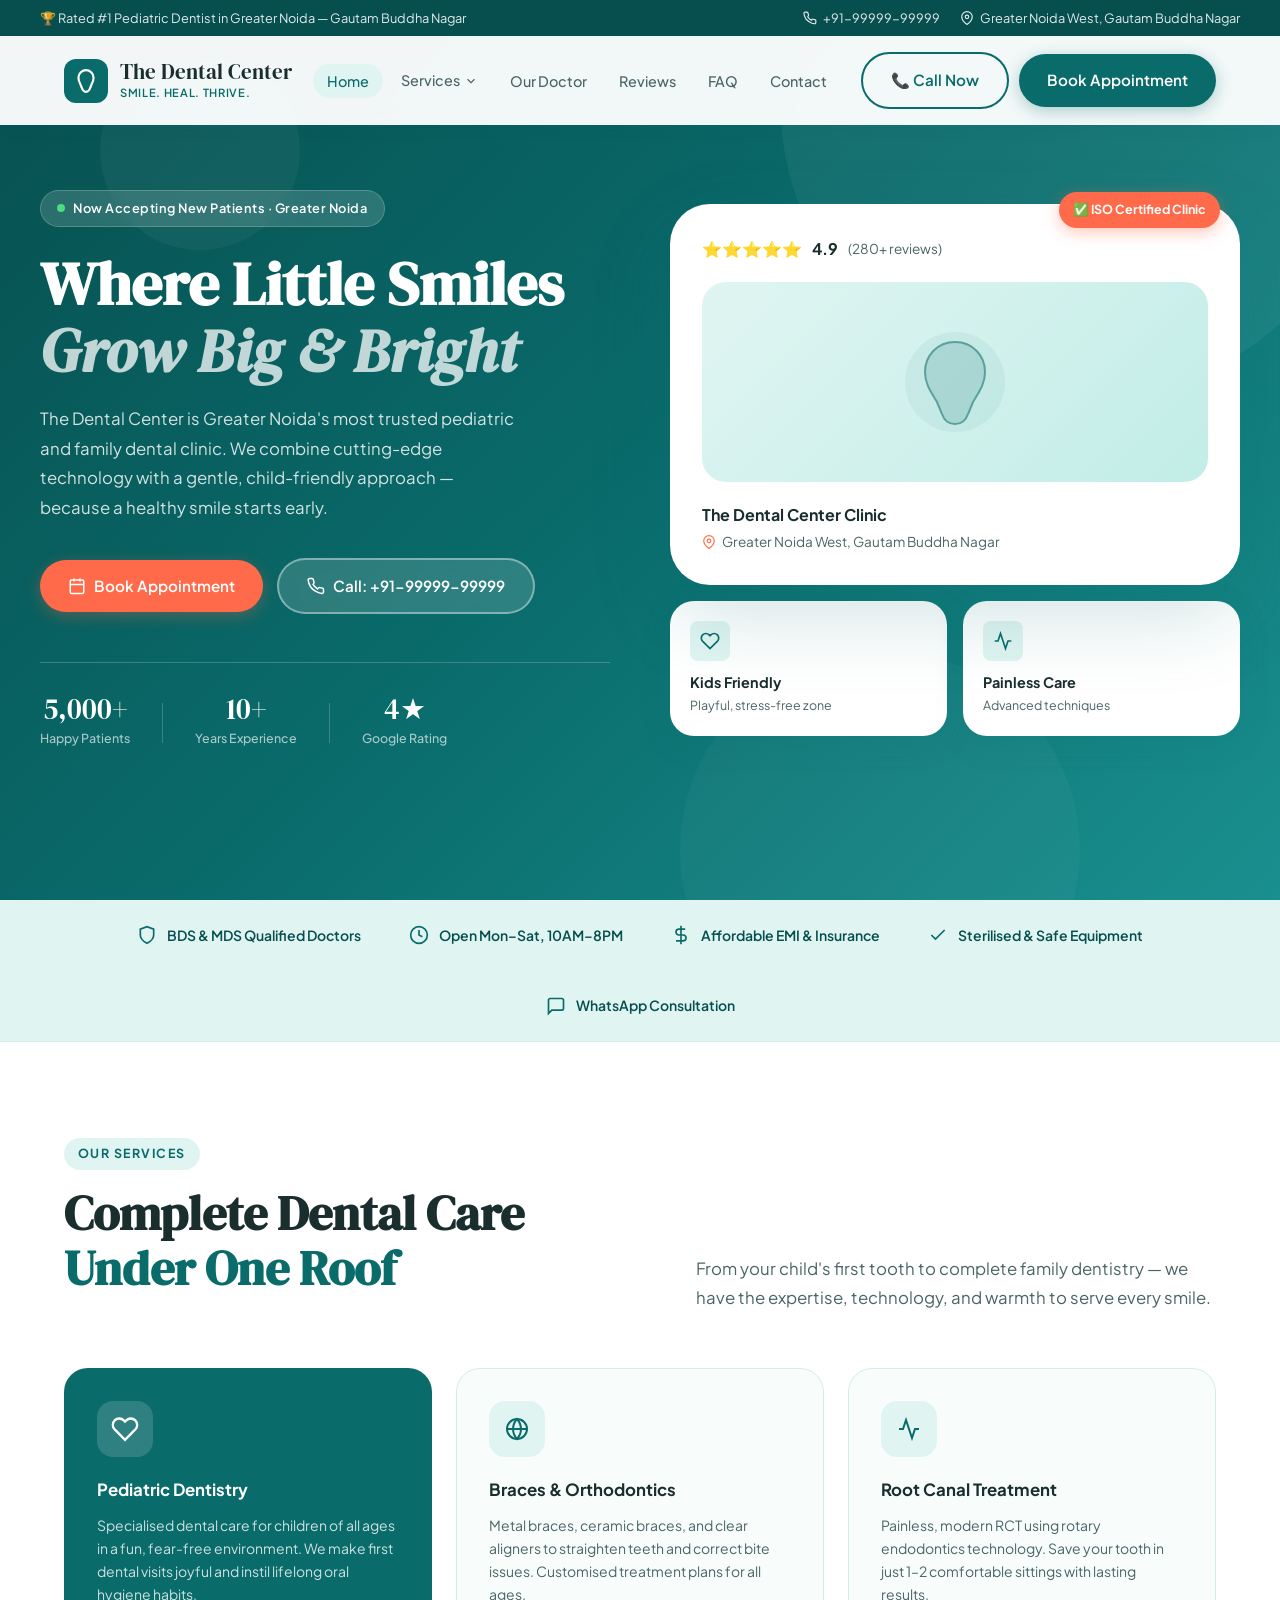
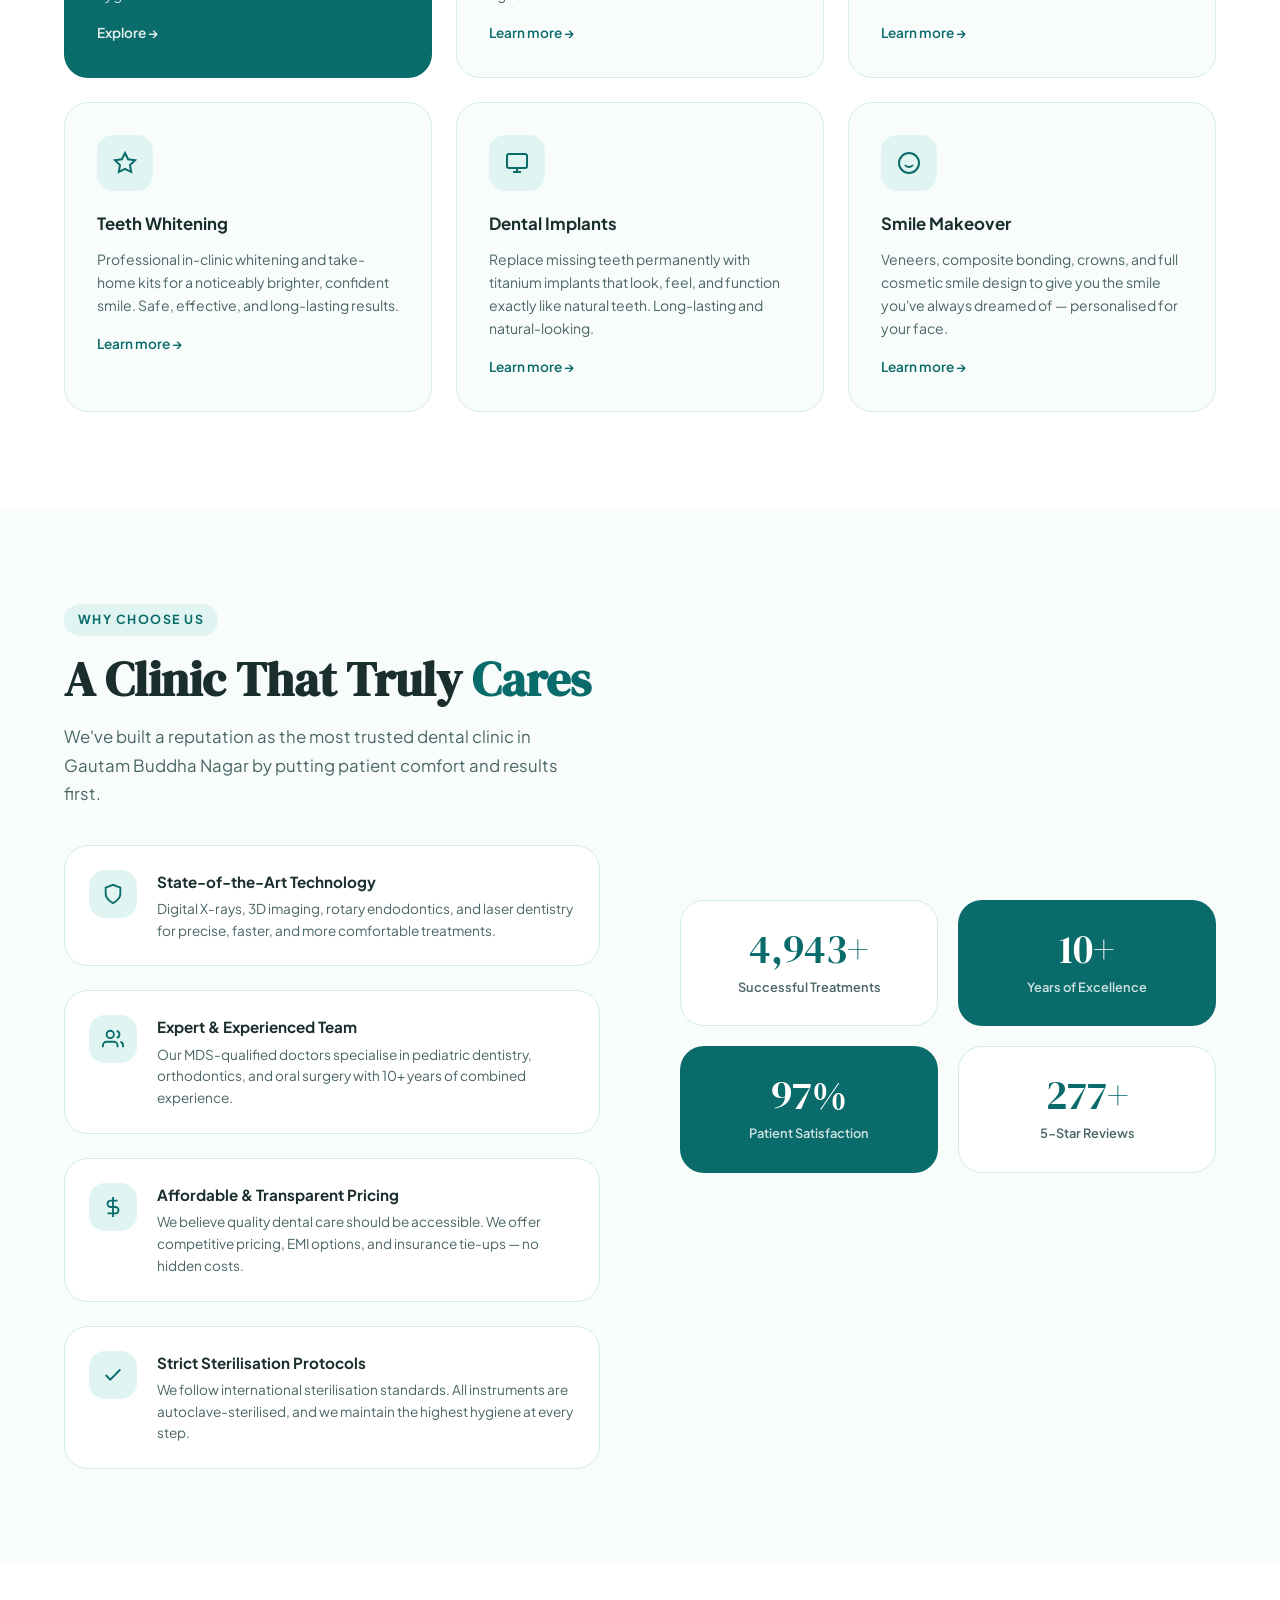
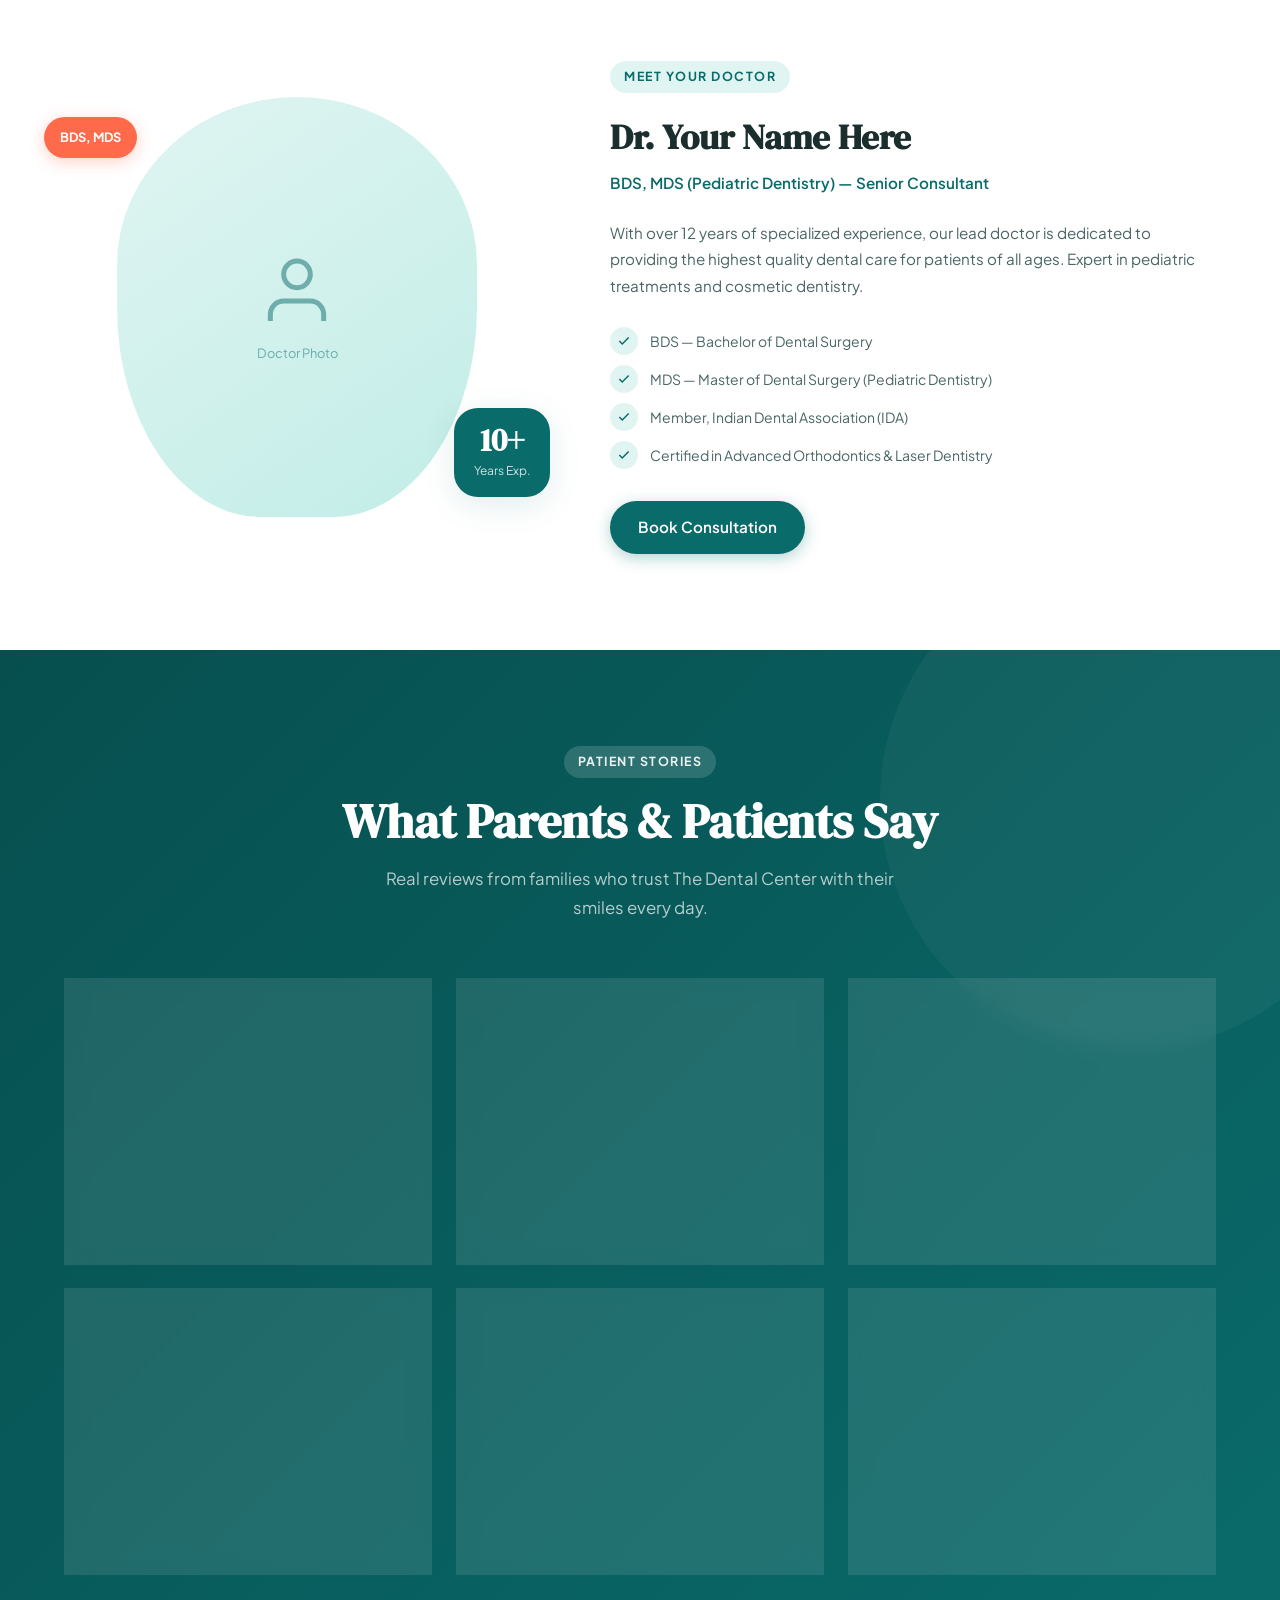
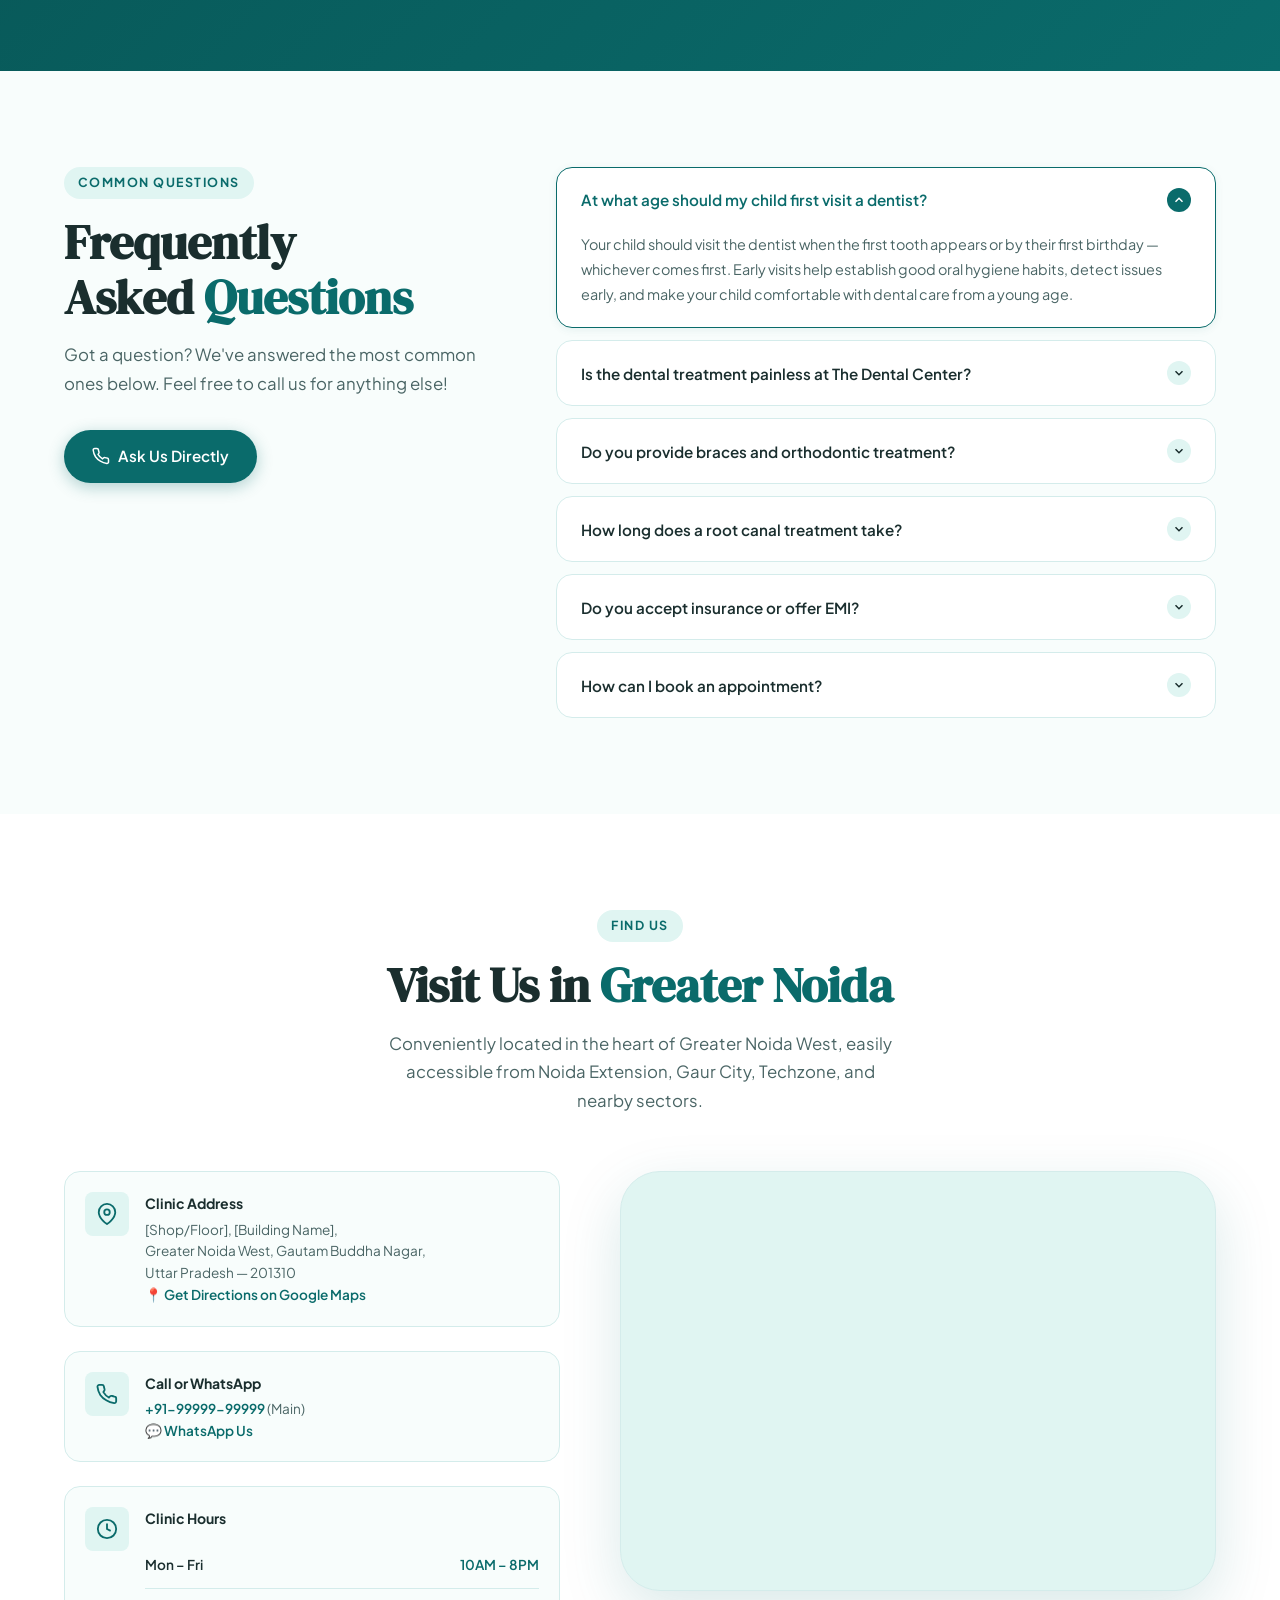
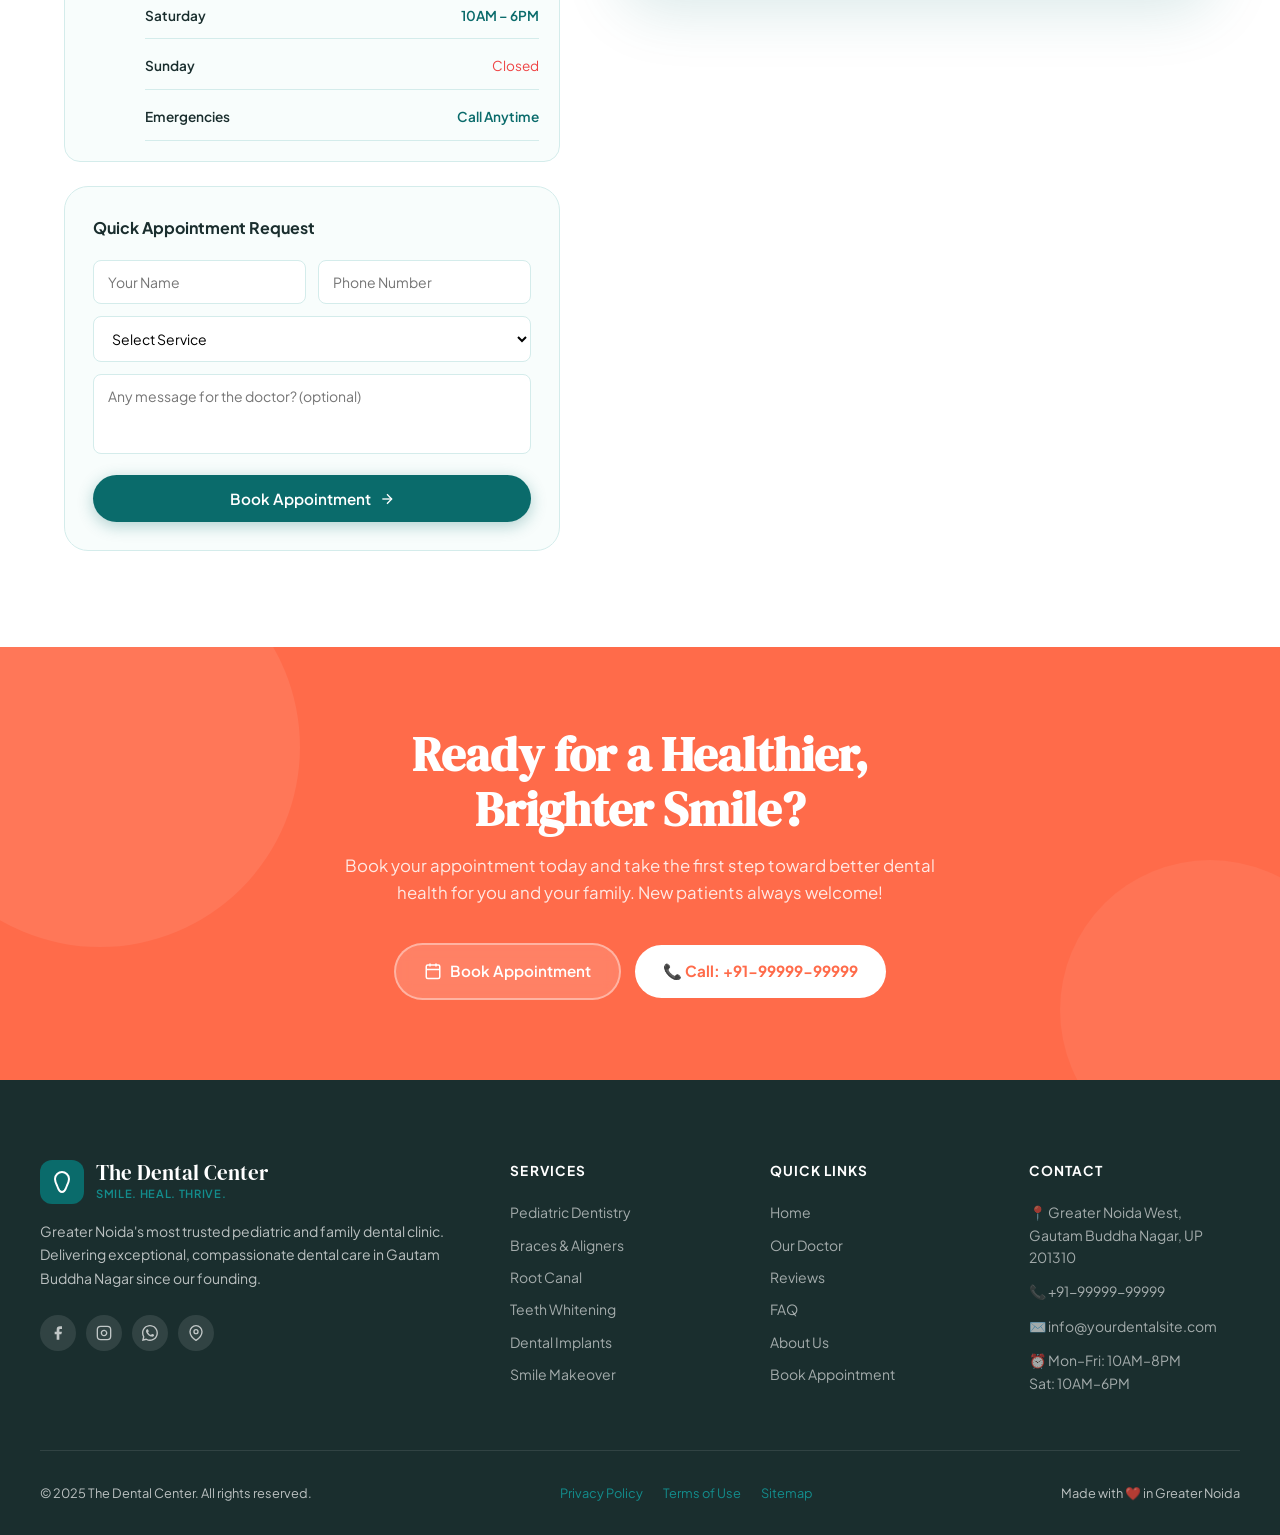
==== index.html @ 5ec2b20f "Initial commit - Independent Dental Clinic Template" ====
<!DOCTYPE html>
<html lang="en">
<head>
  <!-- ═══════════════════════════════════════════════════
       THE DENTAL CENTER — Main Landing Page
       Location: Greater Noida West, India
       ═══════════════════════════════════════════════════ -->

  <meta charset="UTF-8" />
  <meta name="viewport" content="width=device-width, initial-scale=1.0" />

  <!-- ─── Primary SEO Meta Tags ─── -->
  <title>The Dental Center | Best Pediatric & Family Dentist in Greater Noida</title>
  <meta name="description" content="Providing world-class pediatric and family dentistry in Greater Noida West. Experience painless treatments, modern technology, and a friendly environment at The Dental Center." />
  <meta name="keywords" content="pediatric dentist Greater Noida, best dentist Gautam Buddha Nagar, kids dentist Greater Noida, dental clinic Greater Noida West, root canal Greater Noida, teeth whitening Greater Noida, braces Greater Noida" />
  <meta name="author" content="The Dental Center" />
  <meta name="robots" content="index, follow, max-image-preview:large, max-snippet:-1, max-video-preview:-1" />
  <link rel="canonical" href="https://yourdentalsite.com/" />

  <!-- ─── Open Graph / Social Media ─── -->
  <meta property="og:type" content="website" />
  <meta property="og:url" content="https://yourdentalsite.com/" />
  <meta property="og:title" content="The Dental Center | Best Pediatric & Family Dentist in Greater Noida" />
  <meta property="og:description" content="Trusted dental care for children and families in Greater Noida. Painless, modern dentistry with a smile. Book an appointment today!" />
  <meta property="og:image" content="https://yourdentalsite.com/og-image.jpg" />
  <meta property="og:locale" content="en_IN" />
  <meta property="og:site_name" content="The Dental Center" />

  <!-- ─── Twitter Card ─── -->
  <meta name="twitter:card" content="summary_large_image" />
  <meta name="twitter:title" content="The Dental Center | Best Pediatric Dentist in Greater Noida" />
  <meta name="twitter:description" content="Trusted dental care for children and families in Greater Noida, Gautam Buddha Nagar." />
  <meta name="twitter:image" content="https://yourdentalsite.com/og-image.jpg" />

  <!-- ─── Geo Meta Tags (Local SEO) ─── -->
  <meta name="geo.region" content="IN-UP" />
  <meta name="geo.placename" content="Greater Noida, Gautam Buddha Nagar" />
  <meta name="geo.position" content="28.4744;77.5040" />
  <meta name="ICBM" content="28.4744, 77.5040" />

  <!-- ─── Favicons ─── -->
  <link rel="icon" type="image/svg+xml" href="favicon.svg" />
  <link rel="apple-touch-icon" href="apple-touch-icon.png" />
  <meta name="theme-color" content="#0A6B6B" />

  <!-- ─── Preconnect for Performance ─── -->
  <link rel="preconnect" href="https://fonts.googleapis.com" />
  <link rel="preconnect" href="https://fonts.gstatic.com" crossorigin />

  <!-- ─── Google Fonts ─── -->
  <link href="https://fonts.googleapis.com/css2?family=DM+Serif+Display:ital@0;1&family=Plus+Jakarta+Sans:wght@300;400;500;600;700;800&display=swap" rel="stylesheet" />

  <!-- ─── Stylesheet ─── -->
  <link rel="stylesheet" href="style.css" />

  <!-- ─── Structured Data: LocalBusiness + Dentist ─── -->
  <script type="application/ld+json">
  {
    "@context": "https://schema.org",
    "@type": ["Dentist", "MedicalBusiness", "LocalBusiness"],
    "@id": "https://yourdentalsite.com/#dentist",
    "name": "The Dental Center",
    "alternateName": "The Dental Center",
    "description": "The Dental Center is a leading pediatric and family dental clinic in Greater Noida, offering painless dentistry, pediatric dental care, orthodontics, root canals, teeth whitening, and more.",
    "url": "https://yourdentalsite.com",
    "logo": "https://yourdentalsite.com/apple-touch-icon.png",
    "image": "https://yourdentalsite.com/og-image.jpg",
    "telephone": "+91-XXXXXXXXXX",
    "email": "info@yourdentalsite.com",
    "address": {
      "@type": "PostalAddress",
      "streetAddress": "Greater Noida West",
      "addressLocality": "Greater Noida",
      "addressRegion": "Uttar Pradesh",
      "postalCode": "201310",
      "addressCountry": "IN"
    },
    "geo": {
      "@type": "GeoCoordinates",
      "latitude": 28.4744,
      "longitude": 77.5040
    },
    "openingHoursSpecification": [
      {
        "@type": "OpeningHoursSpecification",
        "dayOfWeek": ["Monday","Tuesday","Wednesday","Thursday","Friday"],
        "opens": "10:00",
        "closes": "20:00"
      },
      {
        "@type": "OpeningHoursSpecification",
        "dayOfWeek": "Saturday",
        "opens": "10:00",
        "closes": "18:00"
      }
    ],
    "priceRange": "₹₹",
    "currenciesAccepted": "INR",
    "paymentAccepted": "Cash, Credit Card, Debit Card, UPI",
    "medicalSpecialty": ["Pediatric Dentistry", "Orthodontics", "General Dentistry"],
    "hasMap": "https://maps.google.com/?q=The+Dental+Center+Greater+Noida",
    "aggregateRating": {
      "@type": "AggregateRating",
      "ratingValue": "4.9",
      "reviewCount": "280",
      "bestRating": "5"
    },
    "sameAs": [
      "https://www.facebook.com/yourdentalsite",
      "https://www.instagram.com/yourdentalsite"
    ]
  }
  </script>

  <!-- ─── Structured Data: FAQ ─── -->
  <script type="application/ld+json">
  {
    "@context": "https://schema.org",
    "@type": "FAQPage",
    "mainEntity": [
      {
        "@type": "Question",
        "name": "At what age should my child first visit a dentist?",
        "acceptedAnswer": {
          "@type": "Answer",
          "text": "Your child should visit the dentist when the first tooth appears or by their first birthday — whichever comes first. Early visits help establish good oral hygiene habits and prevent future dental problems."
        }
      },
      {
        "@type": "Question",
        "name": "Is the dental treatment painless at The Dental Center?",
        "acceptedAnswer": {
          "@type": "Answer",
          "text": "Yes. We use the latest pain-free dentistry techniques including topical anesthesia, gentle injection methods, and advanced equipment to ensure virtually pain-free treatments for both children and adults."
        }
      },
      {
        "@type": "Question",
        "name": "Do you provide braces and orthodontic treatment?",
        "acceptedAnswer": {
          "@type": "Answer",
          "text": "Absolutely. We offer traditional metal braces, ceramic braces, and clear aligners (Invisalign-style). Our orthodontist will recommend the best option based on your dental needs and lifestyle."
        }
      },
      {
        "@type": "Question",
        "name": "How long does a root canal treatment take?",
        "acceptedAnswer": {
          "@type": "Answer",
          "text": "Modern root canal treatment at our clinic typically takes 1–2 appointments of 45–90 minutes each, depending on the complexity. We use rotary endodontic equipment to make the procedure fast and comfortable."
        }
      },
      {
        "@type": "Question",
        "name": "How can I book an appointment at The Dental Center?",
        "acceptedAnswer": {
          "@type": "Answer",
          "text": "You can book an appointment by calling us, sending a WhatsApp message, using the online booking form on our website, or walking in during clinic hours."
        }
      }
    ]
  }
  </script>

  <!-- ─── Structured Data: BreadcrumbList ─── -->
  <script type="application/ld+json">
  {
    "@context": "https://schema.org",
    "@type": "BreadcrumbList",
    "itemListElement": [
      {
        "@type": "ListItem",
        "position": 1,
        "name": "Home",
        "item": "https://yourdentalsite.com"
      },
      {
        "@type": "ListItem",
        "position": 2,
        "name": "Pediatric Dentist in Gautam Buddha Nagar",
        "item": "https://yourdentalsite.com/pediatric-dentist-location-gautam-buddha-nagar"
      }
    ]
  }
  </script>
</head>

<body>

  <!-- ═══════════════ HEADER / NAVIGATION ═══════════════ -->
  <header id="header" role="banner">

    <!-- Top Info Bar -->
    <div class="nav-top-bar">
      <div class="nav-top-inner">
        <span>🏆 Rated #1 Pediatric Dentist in Greater Noida — Gautam Buddha Nagar</span>
        <div class="nav-top-contacts">
          <span>
            <svg width="14" height="14" viewBox="0 0 24 24" fill="none" stroke="currentColor" stroke-width="2"><path d="M22 16.92v3a2 2 0 0 1-2.18 2 19.79 19.79 0 0 1-8.63-3.07A19.5 19.5 0 0 1 4.69 13a19.79 19.79 0 0 1-3.07-8.67A2 2 0 0 1 3.6 2h3a2 2 0 0 1 2 1.72c.127.96.361 1.903.7 2.81a2 2 0 0 1-.45 2.11L8.09 9.91a16 16 0 0 0 5.93 5.93l1.27-1.27a2 2 0 0 1 2.11-.45c.907.339 1.85.573 2.81.7A2 2 0 0 1 22 16.92z"></path></svg>
            <a href="tel:+919999999999">+91-99999-99999</a>
          </span>
          <span>
            <svg width="14" height="14" viewBox="0 0 24 24" fill="none" stroke="currentColor" stroke-width="2"><path d="M21 10c0 7-9 13-9 13s-9-6-9-13a9 9 0 0 1 18 0z"></path><circle cx="12" cy="10" r="3"></circle></svg>
            Greater Noida West, Gautam Buddha Nagar
          </span>
        </div>
      </div>
    </div>

    <!-- Main Nav -->
    <nav class="nav-main" role="navigation" aria-label="Main navigation">
      <a href="/" class="logo" aria-label="The Dental Center - Home">
        <div class="logo-icon" aria-hidden="true">
          <svg width="26" height="26" viewBox="0 0 24 24" fill="none" stroke="white" stroke-width="2" stroke-linecap="round" stroke-linejoin="round">
            <path d="M12 2C8.5 2 5 5 5 9c0 2.5 1 4.5 2 6.5L8 18c.5 1.5 2 4 4 4s3.5-2.5 4-4l1-2.5c1-2 2-4 2-6.5C19 5 15.5 2 12 2z"/>
          </svg>
        </div>
        <div class="logo-text">
          <span class="logo-name">The Dental Center</span>
          <span class="logo-tagline">Smile. Heal. Thrive.</span>
        </div>
      </a>

      <ul class="nav-links" role="list">
        <li><a href="#hero">Home</a></li>
        <li class="nav-dropdown">
          <a href="#services" aria-haspopup="true">Services
            <svg width="14" height="14" viewBox="0 0 24 24" fill="none" stroke="currentColor" stroke-width="2"><polyline points="6 9 12 15 18 9"></polyline></svg>
          </a>
          <ul class="dropdown-menu" role="menu">
            <li role="menuitem"><a href="services.html#pediatric">Pediatric Dentistry</a></li>
            <li role="menuitem"><a href="services.html#orthodontics">Braces &amp; Orthodontics</a></li>
            <li role="menuitem"><a href="services.html#root-canal">Root Canal Treatment</a></li>
            <li role="menuitem"><a href="services.html#whitening">Teeth Whitening</a></li>
            <li role="menuitem"><a href="services.html#implants">Dental Implants</a></li>
            <li role="menuitem"><a href="services.html#cosmetic">Cosmetic Dentistry</a></li>
          </ul>
        </li>
        <li><a href="#doctor">Our Doctor</a></li>
        <li><a href="#testimonials">Reviews</a></li>
        <li><a href="#faq">FAQ</a></li>
        <li><a href="#location">Contact</a></li>
      </ul>

      <div class="nav-cta">
        <a href="tel:+919999999999" class="btn btn-outline" aria-label="Call us now">📞 Call Now</a>
        <a href="#location" class="btn btn-primary">Book Appointment</a>
      </div>

      <button class="hamburger" id="hamburger" aria-label="Open menu" aria-expanded="false" aria-controls="mobile-menu">
        <span></span><span></span><span></span>
      </button>
    </nav>
  </header>

  <!-- Mobile Menu -->
  <nav id="mobile-menu" class="mobile-menu" aria-label="Mobile navigation">
    <button id="mobile-close" style="position:absolute;top:24px;right:24px;padding:8px;font-size:1.5rem;background:none;border:none;cursor:pointer;" aria-label="Close menu">✕</button>
    <a href="#hero">Home</a>
    <a href="#services">Our Services</a>
    <a href="#doctor">Our Doctor</a>
    <a href="#testimonials">Patient Reviews</a>
    <a href="#faq">FAQ</a>
    <a href="#location">Location &amp; Contact</a>
    <div class="mobile-menu-cta">
      <a href="tel:+919999999999" class="btn btn-primary">📞 Call Now</a>
      <a href="#location" class="btn btn-outline">Book Appointment</a>
    </div>
  </nav>

  <main id="main-content">

    <!-- ═══════════════ HERO SECTION ═══════════════ -->
    <section id="hero" aria-label="Hero">
      <div class="hero-bg-circles" aria-hidden="true">
        <div class="hero-circle hero-circle-1"></div>
        <div class="hero-circle hero-circle-2"></div>
        <div class="hero-circle hero-circle-3"></div>
      </div>

      <div class="hero-grid">
        <!-- Left: Content -->
        <div class="hero-content">
          <div class="hero-badge">
            <span class="hero-badge-dot"></span>
            Now Accepting New Patients · Greater Noida
          </div>

          <h1 class="hero-title">
            Where Little Smiles
            <em>Grow Big &amp; Bright</em>
          </h1>

          <p class="hero-desc">
            The Dental Center is Greater Noida's most trusted pediatric and family dental clinic. We combine cutting-edge technology with a gentle, child-friendly approach — because a healthy smile starts early.
          </p>

          <div class="hero-actions">
            <a href="#location" class="btn btn-accent">
              <svg width="18" height="18" viewBox="0 0 24 24" fill="none" stroke="currentColor" stroke-width="2"><rect x="3" y="4" width="18" height="18" rx="2" ry="2"></rect><line x1="16" y1="2" x2="16" y2="6"></line><line x1="8" y1="2" x2="8" y2="6"></line><line x1="3" y1="10" x2="21" y2="10"></line></svg>
              Book Appointment
            </a>
            <a href="tel:+919999999999" class="btn btn-ghost">
              <svg width="18" height="18" viewBox="0 0 24 24" fill="none" stroke="currentColor" stroke-width="2"><path d="M22 16.92v3a2 2 0 0 1-2.18 2 19.79 19.79 0 0 1-8.63-3.07A19.5 19.5 0 0 1 4.69 13a19.79 19.79 0 0 1-3.07-8.67A2 2 0 0 1 3.6 2h3a2 2 0 0 1 2 1.72c.127.96.361 1.903.7 2.81a2 2 0 0 1-.45 2.11L8.09 9.91a16 16 0 0 0 5.93 5.93l1.27-1.27a2 2 0 0 1 2.11-.45c.907.339 1.85.573 2.81.7A2 2 0 0 1 22 16.92z"></path></svg>
              Call: +91-99999-99999
            </a>
          </div>

          <div class="hero-stats">
            <div class="hero-stat">
              <span class="hero-stat-num" data-target="5000" data-suffix="+">0+</span>
              <span class="hero-stat-label">Happy Patients</span>
            </div>
            <div class="hero-stat-divider"></div>
            <div class="hero-stat">
              <span class="hero-stat-num" data-target="10" data-suffix="+">0+</span>
              <span class="hero-stat-label">Years Experience</span>
            </div>
            <div class="hero-stat-divider"></div>
            <div class="hero-stat">
              <span class="hero-stat-num" data-target="4.9" data-suffix="★">0★</span>
              <span class="hero-stat-label">Google Rating</span>
            </div>
          </div>
        </div>

        <!-- Right: Visual Cards -->
        <div class="hero-visual" aria-hidden="true">
          <div class="hero-card-main" style="position:relative;">
            <div class="floating-badge top-right">
              ✅ ISO Certified Clinic
            </div>
            <div class="hero-card-rating">
              <div class="stars">⭐⭐⭐⭐⭐</div>
              <span class="rating-text">4.9</span>
              <span class="rating-count">(280+ reviews)</span>
            </div>
            <div class="hero-card-img">
              <svg width="120" height="120" viewBox="0 0 120 120" fill="none">
                <circle cx="60" cy="60" r="50" fill="rgba(10,107,107,0.1)"/>
                <path d="M60 20C42 20 30 34 30 50c0 12 6 20 12 30l5 12c2 6 6 10 13 10s11-4 13-10l5-12c6-10 12-18 12-30C90 34 78 20 60 20z" fill="rgba(10,107,107,0.25)" stroke="#0A6B6B" stroke-width="2"/>
              </svg>
            </div>
            <div class="hero-card-title">The Dental Center Clinic</div>
            <div class="hero-card-sub">
              <svg width="14" height="14" viewBox="0 0 24 24" fill="none" stroke="#FF6B4A" stroke-width="2"><path d="M21 10c0 7-9 13-9 13s-9-6-9-13a9 9 0 0 1 18 0z"></path><circle cx="12" cy="10" r="3"></circle></svg>
              Greater Noida West, Gautam Buddha Nagar
            </div>
          </div>

          <div class="hero-cards-row">
            <div class="hero-mini-card">
              <div class="hero-mini-card-icon">
                <svg width="20" height="20" viewBox="0 0 24 24" fill="none" stroke="#0A6B6B" stroke-width="2"><path d="M20.84 4.61a5.5 5.5 0 0 0-7.78 0L12 5.67l-1.06-1.06a5.5 5.5 0 0 0-7.78 7.78l1.06 1.06L12 21.23l7.78-7.78 1.06-1.06a5.5 5.5 0 0 0 0-7.78z"></path></svg>
              </div>
              <div class="hero-mini-card-title">Kids Friendly</div>
              <div class="hero-mini-card-sub">Playful, stress-free zone</div>
            </div>
            <div class="hero-mini-card">
              <div class="hero-mini-card-icon">
                <svg width="20" height="20" viewBox="0 0 24 24" fill="none" stroke="#0A6B6B" stroke-width="2"><polyline points="22 12 18 12 15 21 9 3 6 12 2 12"></polyline></svg>
              </div>
              <div class="hero-mini-card-title">Painless Care</div>
              <div class="hero-mini-card-sub">Advanced techniques</div>
            </div>
          </div>
        </div>
      </div>
    </section>

    <!-- ═══════════════ TRUST BAR ═══════════════ -->
    <div id="trust-bar" role="region" aria-label="Trust indicators">
      <div class="trust-bar-inner">
        <div class="trust-item">
          <svg width="20" height="20" viewBox="0 0 24 24" fill="none" stroke="#0A6B6B" stroke-width="2"><path d="M12 22s8-4 8-10V5l-8-3-8 3v7c0 6 8 10 8 10z"></path></svg>
          BDS &amp; MDS Qualified Doctors
        </div>
        <div class="trust-item">
          <svg width="20" height="20" viewBox="0 0 24 24" fill="none" stroke="#0A6B6B" stroke-width="2"><circle cx="12" cy="12" r="10"></circle><polyline points="12 6 12 12 16 14"></polyline></svg>
          Open Mon–Sat, 10AM–8PM
        </div>
        <div class="trust-item">
          <svg width="20" height="20" viewBox="0 0 24 24" fill="none" stroke="#0A6B6B" stroke-width="2"><line x1="12" y1="1" x2="12" y2="23"></line><path d="M17 5H9.5a3.5 3.5 0 0 0 0 7h5a3.5 3.5 0 0 1 0 7H6"></path></svg>
          Affordable EMI &amp; Insurance
        </div>
        <div class="trust-item">
          <svg width="20" height="20" viewBox="0 0 24 24" fill="none" stroke="#0A6B6B" stroke-width="2"><polyline points="20 6 9 17 4 12"></polyline></svg>
          Sterilised &amp; Safe Equipment
        </div>
        <div class="trust-item">
          <svg width="20" height="20" viewBox="0 0 24 24" fill="none" stroke="#0A6B6B" stroke-width="2"><path d="M21 15a2 2 0 0 1-2 2H7l-4 4V5a2 2 0 0 1 2-2h14a2 2 0 0 1 2 2z"></path></svg>
          WhatsApp Consultation
        </div>
      </div>
    </div>

    <!-- ═══════════════ SERVICES SECTION ═══════════════ -->
    <section id="services" aria-labelledby="services-heading">
      <div class="container">
        <div class="services-header">
          <div>
            <div class="section-label reveal">Our Services</div>
            <h2 class="section-title reveal delay-1" id="services-heading">
              Complete Dental Care<br><span>Under One Roof</span>
            </h2>
          </div>
          <p class="section-subtitle reveal delay-2">
            From your child's first tooth to complete family dentistry — we have the expertise, technology, and warmth to serve every smile.
          </p>
        </div>

        <div class="services-grid">

          <!-- Pediatric Dentistry — Featured -->
          <article class="service-card featured reveal">
            <div class="service-icon-wrap">
              <svg width="28" height="28" viewBox="0 0 24 24" fill="none" stroke="white" stroke-width="2"><path d="M20.84 4.61a5.5 5.5 0 0 0-7.78 0L12 5.67l-1.06-1.06a5.5 5.5 0 0 0-7.78 7.78l1.06 1.06L12 21.23l7.78-7.78 1.06-1.06a5.5 5.5 0 0 0 0-7.78z"></path></svg>
            </div>
            <h3 class="service-title">Pediatric Dentistry</h3>
            <p class="service-desc">Specialised dental care for children of all ages in a fun, fear-free environment. We make first dental visits joyful and instil lifelong oral hygiene habits.</p>
            <a href="services.html#pediatric" class="service-link">
              Explore →
            </a>
          </article>

          <article class="service-card reveal delay-1">
            <div class="service-icon-wrap">
              <svg width="24" height="24" viewBox="0 0 24 24" fill="none" stroke="#0A6B6B" stroke-width="2"><circle cx="12" cy="12" r="10"></circle><line x1="2" y1="12" x2="22" y2="12"></line><path d="M12 2a15.3 15.3 0 0 1 4 10 15.3 15.3 0 0 1-4 10 15.3 15.3 0 0 1-4-10 15.3 15.3 0 0 1 4-10z"></path></svg>
            </div>
            <h3 class="service-title">Braces &amp; Orthodontics</h3>
            <p class="service-desc">Metal braces, ceramic braces, and clear aligners to straighten teeth and correct bite issues. Customised treatment plans for all ages.</p>
            <a href="services.html#orthodontics" class="service-link">Learn more →</a>
          </article>

          <article class="service-card reveal delay-2">
            <div class="service-icon-wrap">
              <svg width="24" height="24" viewBox="0 0 24 24" fill="none" stroke="#0A6B6B" stroke-width="2"><polyline points="22 12 18 12 15 21 9 3 6 12 2 12"></polyline></svg>
            </div>
            <h3 class="service-title">Root Canal Treatment</h3>
            <p class="service-desc">Painless, modern RCT using rotary endodontics technology. Save your tooth in just 1–2 comfortable sittings with lasting results.</p>
            <a href="services.html#root-canal" class="service-link">Learn more →</a>
          </article>

          <article class="service-card reveal">
            <div class="service-icon-wrap">
              <svg width="24" height="24" viewBox="0 0 24 24" fill="none" stroke="#0A6B6B" stroke-width="2"><polygon points="12 2 15.09 8.26 22 9.27 17 14.14 18.18 21.02 12 17.77 5.82 21.02 7 14.14 2 9.27 8.91 8.26 12 2"></polygon></svg>
            </div>
            <h3 class="service-title">Teeth Whitening</h3>
            <p class="service-desc">Professional in-clinic whitening and take-home kits for a noticeably brighter, confident smile. Safe, effective, and long-lasting results.</p>
            <a href="services.html#whitening" class="service-link">Learn more →</a>
          </article>

          <article class="service-card reveal delay-1">
            <div class="service-icon-wrap">
              <svg width="24" height="24" viewBox="0 0 24 24" fill="none" stroke="#0A6B6B" stroke-width="2"><rect x="2" y="3" width="20" height="14" rx="2" ry="2"></rect><line x1="8" y1="21" x2="16" y2="21"></line><line x1="12" y1="17" x2="12" y2="21"></line></svg>
            </div>
            <h3 class="service-title">Dental Implants</h3>
            <p class="service-desc">Replace missing teeth permanently with titanium implants that look, feel, and function exactly like natural teeth. Long-lasting and natural-looking.</p>
            <a href="services.html#implants" class="service-link">Learn more →</a>
          </article>

          <article class="service-card reveal delay-2">
            <div class="service-icon-wrap">
              <svg width="24" height="24" viewBox="0 0 24 24" fill="none" stroke="#0A6B6B" stroke-width="2"><path d="M12 2C6.48 2 2 6.48 2 12s4.48 10 10 10 10-4.48 10-10S17.52 2 12 2z"/><path d="M8 14s1.5 2 4 2 4-2 4-2"/><line x1="9" y1="9" x2="9.01" y2="9"/><line x1="15" y1="9" x2="15.01" y2="9"/></svg>
            </div>
            <h3 class="service-title">Smile Makeover</h3>
            <p class="service-desc">Veneers, composite bonding, crowns, and full cosmetic smile design to give you the smile you've always dreamed of — personalised for your face.</p>
            <a href="services.html#cosmetic" class="service-link">Learn more →</a>
          </article>

        </div>
      </div>
    </section>

    <!-- ═══════════════ WHY CHOOSE US ═══════════════ -->
    <section id="why-us" aria-labelledby="why-heading">
      <div class="container">
        <div class="why-grid">

          <div>
            <div class="section-label reveal">Why Choose Us</div>
            <h2 class="section-title reveal delay-1" id="why-heading">
              A Clinic That Truly <span>Cares</span>
            </h2>
            <p class="section-subtitle reveal delay-2" style="margin-bottom:36px;">
              We've built a reputation as the most trusted dental clinic in Gautam Buddha Nagar by putting patient comfort and results first.
            </p>
            <div class="why-features">
              <div class="why-feature reveal">
                <div class="why-feature-icon">
                  <svg width="22" height="22" viewBox="0 0 24 24" fill="none" stroke="#0A6B6B" stroke-width="2"><path d="M12 22s8-4 8-10V5l-8-3-8 3v7c0 6 8 10 8 10z"></path></svg>
                </div>
                <div>
                  <div class="why-feature-title">State-of-the-Art Technology</div>
                  <div class="why-feature-desc">Digital X-rays, 3D imaging, rotary endodontics, and laser dentistry for precise, faster, and more comfortable treatments.</div>
                </div>
              </div>
              <div class="why-feature reveal delay-1">
                <div class="why-feature-icon">
                  <svg width="22" height="22" viewBox="0 0 24 24" fill="none" stroke="#0A6B6B" stroke-width="2"><path d="M17 21v-2a4 4 0 0 0-4-4H5a4 4 0 0 0-4 4v2"></path><circle cx="9" cy="7" r="4"></circle><path d="M23 21v-2a4 4 0 0 0-3-3.87"></path><path d="M16 3.13a4 4 0 0 1 0 7.75"></path></svg>
                </div>
                <div>
                  <div class="why-feature-title">Expert &amp; Experienced Team</div>
                  <div class="why-feature-desc">Our MDS-qualified doctors specialise in pediatric dentistry, orthodontics, and oral surgery with 10+ years of combined experience.</div>
                </div>
              </div>
              <div class="why-feature reveal delay-2">
                <div class="why-feature-icon">
                  <svg width="22" height="22" viewBox="0 0 24 24" fill="none" stroke="#0A6B6B" stroke-width="2"><line x1="12" y1="1" x2="12" y2="23"></line><path d="M17 5H9.5a3.5 3.5 0 0 0 0 7h5a3.5 3.5 0 0 1 0 7H6"></path></svg>
                </div>
                <div>
                  <div class="why-feature-title">Affordable &amp; Transparent Pricing</div>
                  <div class="why-feature-desc">We believe quality dental care should be accessible. We offer competitive pricing, EMI options, and insurance tie-ups — no hidden costs.</div>
                </div>
              </div>
              <div class="why-feature reveal delay-3">
                <div class="why-feature-icon">
                  <svg width="22" height="22" viewBox="0 0 24 24" fill="none" stroke="#0A6B6B" stroke-width="2"><polyline points="20 6 9 17 4 12"></polyline></svg>
                </div>
                <div>
                  <div class="why-feature-title">Strict Sterilisation Protocols</div>
                  <div class="why-feature-desc">We follow international sterilisation standards. All instruments are autoclave-sterilised, and we maintain the highest hygiene at every step.</div>
                </div>
              </div>
            </div>
          </div>

          <div class="why-visual reveal-right">
            <div class="why-stats-grid">
              <div class="why-stat-card">
                <span class="why-stat-num" data-target="5000" data-suffix="+">5000+</span>
                <span class="why-stat-label">Successful Treatments</span>
              </div>
              <div class="why-stat-card accent">
                <span class="why-stat-num" data-target="10" data-suffix="+">10+</span>
                <span class="why-stat-label">Years of Excellence</span>
              </div>
              <div class="why-stat-card accent">
                <span class="why-stat-num" data-target="98" data-suffix="%">98%</span>
                <span class="why-stat-label">Patient Satisfaction</span>
              </div>
              <div class="why-stat-card">
                <span class="why-stat-num" data-target="280" data-suffix="+">280+</span>
                <span class="why-stat-label">5-Star Reviews</span>
              </div>
            </div>
          </div>

        </div>
      </div>
    </section>

    <!-- ═══════════════ DOCTOR SECTION ═══════════════ -->
    <section id="doctor" aria-labelledby="doctor-heading">
      <div class="container">
        <div class="doctor-grid">

          <div class="doctor-photo-wrap reveal-left">
            <div class="doctor-photo-bg">
              <div class="doctor-photo-placeholder">
                <svg width="80" height="80" viewBox="0 0 24 24" fill="none" stroke="currentColor" stroke-width="1.5"><path d="M20 21v-2a4 4 0 0 0-4-4H8a4 4 0 0 0-4 4v2"></path><circle cx="12" cy="7" r="4"></circle></svg>
                <span style="font-size:0.8rem;">Doctor Photo</span>
              </div>
            </div>
            <div class="doctor-experience-badge">
              <strong>10+</strong>
              <span>Years Exp.</span>
            </div>
            <div class="doctor-qualification-badge">BDS, MDS</div>
          </div>

          <div class="reveal-right">
            <div class="section-label">Meet Your Doctor</div>
            <h2 class="doctor-name" id="doctor-heading">Dr. Your Name Here</h2>
            <p class="doctor-title">BDS, MDS (Pediatric Dentistry) — Senior Consultant</p>
            <p class="doctor-bio">With over 12 years of specialized experience, our lead doctor is dedicated to providing the highest quality dental care for patients of all ages. Expert in pediatric treatments and cosmetic dentistry.</p>
            <div class="doctor-quals">
              <div class="doctor-qual">
                <div class="doctor-qual-icon">
                  <svg width="14" height="14" viewBox="0 0 24 24" fill="none" stroke="#0A6B6B" stroke-width="2.5"><polyline points="20 6 9 17 4 12"></polyline></svg>
                </div>
                BDS — Bachelor of Dental Surgery
              </div>
              <div class="doctor-qual">
                <div class="doctor-qual-icon">
                  <svg width="14" height="14" viewBox="0 0 24 24" fill="none" stroke="#0A6B6B" stroke-width="2.5"><polyline points="20 6 9 17 4 12"></polyline></svg>
                </div>
                MDS — Master of Dental Surgery (Pediatric Dentistry)
              </div>
              <div class="doctor-qual">
                <div class="doctor-qual-icon">
                  <svg width="14" height="14" viewBox="0 0 24 24" fill="none" stroke="#0A6B6B" stroke-width="2.5"><polyline points="20 6 9 17 4 12"></polyline></svg>
                </div>
                Member, Indian Dental Association (IDA)
              </div>
              <div class="doctor-qual">
                <div class="doctor-qual-icon">
                  <svg width="14" height="14" viewBox="0 0 24 24" fill="none" stroke="#0A6B6B" stroke-width="2.5"><polyline points="20 6 9 17 4 12"></polyline></svg>
                </div>
                Certified in Advanced Orthodontics &amp; Laser Dentistry
              </div>
            </div>
            <a href="#location" class="btn btn-primary">Book Consultation</a>
          </div>

        </div>
      </div>
    </section>

    <!-- ═══════════════ TESTIMONIALS ═══════════════ -->
    <section id="testimonials" aria-labelledby="testimonials-heading">
      <div class="container">
        <div class="testimonials-header reveal">
          <div class="section-label">Patient Stories</div>
          <h2 class="section-title" id="testimonials-heading">What Parents &amp; Patients Say</h2>
          <p class="section-subtitle">
            Real reviews from families who trust The Dental Center with their smiles every day.
          </p>
        </div>

        <div class="testimonials-grid">

          <article class="testimonial-card reveal">
            <div class="testimonial-stars">⭐⭐⭐⭐⭐</div>
            <blockquote class="testimonial-text">
              "My 5-year-old used to cry at the mere mention of 'dentist'. After visiting The Dental Center, she actually asks when she can go again! The staff is incredibly patient and child-friendly."
            </blockquote>
            <div class="testimonial-author">
              <div class="testimonial-avatar">PR</div>
              <div>
                <div class="testimonial-name">Priya Rastogi</div>
                <div class="testimonial-meta">Mother of 2 · Greater Noida West</div>
              </div>
            </div>
          </article>

          <article class="testimonial-card reveal delay-1">
            <div class="testimonial-stars">⭐⭐⭐⭐⭐</div>
            <blockquote class="testimonial-text">
              "Had a root canal here — completely painless! I was dreading it but the doctor was so reassuring and skilled. Finished in one sitting. Highly recommend to everyone in the area."
            </blockquote>
            <div class="testimonial-author">
              <div class="testimonial-avatar">AK</div>
              <div>
                <div class="testimonial-name">Amit Kumar</div>
                <div class="testimonial-meta">Root Canal Patient · Gaur City</div>
              </div>
            </div>
          </article>

          <article class="testimonial-card reveal delay-2">
            <div class="testimonial-stars">⭐⭐⭐⭐⭐</div>
            <blockquote class="testimonial-text">
              "Best orthodontist in Greater Noida! My braces treatment is going smoothly. The doctor explains everything clearly and the results are amazing. Clean clinic, professional staff."
            </blockquote>
            <div class="testimonial-author">
              <div class="testimonial-avatar">NS</div>
              <div>
                <div class="testimonial-name">Neha Sharma</div>
                <div class="testimonial-meta">Braces Patient · Sector 1, Bisrakh</div>
              </div>
            </div>
          </article>

          <article class="testimonial-card reveal delay-1">
            <div class="testimonial-stars">⭐⭐⭐⭐⭐</div>
            <blockquote class="testimonial-text">
              "Got teeth whitening done here and I am absolutely thrilled with the results. My teeth are visibly 5 shades brighter. The procedure was comfortable and the pricing was very reasonable."
            </blockquote>
            <div class="testimonial-author">
              <div class="testimonial-avatar">RV</div>
              <div>
                <div class="testimonial-name">Ritu Verma</div>
                <div class="testimonial-meta">Whitening Patient · Greater Noida</div>
              </div>
            </div>
          </article>

          <article class="testimonial-card reveal delay-2">
            <div class="testimonial-stars">⭐⭐⭐⭐⭐</div>
            <blockquote class="testimonial-text">
              "The team here is exceptional. They treated my elderly mother with such care and respect. The dental implant procedure was smooth and she is thrilled with how natural it feels."
            </blockquote>
            <div class="testimonial-author">
              <div class="testimonial-avatar">SK</div>
              <div>
                <div class="testimonial-name">Sanjay Kapoor</div>
                <div class="testimonial-meta">Implant Patient's Son · Techzone 4</div>
              </div>
            </div>
          </article>

          <article class="testimonial-card reveal delay-3">
            <div class="testimonial-stars">⭐⭐⭐⭐⭐</div>
            <blockquote class="testimonial-text">
              "We bring our whole family here — kids, adults, everyone! Great with children, the clinic is always sparkling clean, and appointments are always on time. A++ experience!"
            </blockquote>
            <div class="testimonial-author">
              <div class="testimonial-avatar">MG</div>
              <div>
                <div class="testimonial-name">Meera Gupta</div>
                <div class="testimonial-meta">Family Patient · Noida Extension</div>
              </div>
            </div>
          </article>

        </div>
      </div>
    </section>

    <!-- ═══════════════ FAQ SECTION ═══════════════ -->
    <section id="faq" aria-labelledby="faq-heading">
      <div class="container">
        <div class="faq-grid">

          <div class="faq-intro-sticky reveal-left">
            <div class="section-label">Common Questions</div>
            <h2 class="section-title" id="faq-heading">
              Frequently<br>Asked <span>Questions</span>
            </h2>
            <p class="section-subtitle" style="margin-bottom:32px;">
              Got a question? We've answered the most common ones below. Feel free to call us for anything else!
            </p>
            <a href="tel:+919999999999" class="btn btn-primary">
              <svg width="18" height="18" viewBox="0 0 24 24" fill="none" stroke="currentColor" stroke-width="2"><path d="M22 16.92v3a2 2 0 0 1-2.18 2 19.79 19.79 0 0 1-8.63-3.07A19.5 19.5 0 0 1 4.69 13a19.79 19.79 0 0 1-3.07-8.67A2 2 0 0 1 3.6 2h3a2 2 0 0 1 2 1.72c.127.96.361 1.903.7 2.81a2 2 0 0 1-.45 2.11L8.09 9.91a16 16 0 0 0 5.93 5.93l1.27-1.27a2 2 0 0 1 2.11-.45c.907.339 1.85.573 2.81.7A2 2 0 0 1 22 16.92z"></path></svg>
              Ask Us Directly
            </a>
          </div>

          <div class="faq-list reveal-right">

            <div class="faq-item open">
              <button class="faq-question" aria-expanded="true">
                At what age should my child first visit a dentist?
                <span class="faq-chevron">
                  <svg width="14" height="14" viewBox="0 0 24 24" fill="none" stroke="currentColor" stroke-width="2.5"><polyline points="6 9 12 15 18 9"></polyline></svg>
                </span>
              </button>
              <div class="faq-answer">
                Your child should visit the dentist when the first tooth appears or by their first birthday — whichever comes first. Early visits help establish good oral hygiene habits, detect issues early, and make your child comfortable with dental care from a young age.
              </div>
            </div>

            <div class="faq-item">
              <button class="faq-question" aria-expanded="false">
                Is the dental treatment painless at The Dental Center?
                <span class="faq-chevron">
                  <svg width="14" height="14" viewBox="0 0 24 24" fill="none" stroke="currentColor" stroke-width="2.5"><polyline points="6 9 12 15 18 9"></polyline></svg>
                </span>
              </button>
              <div class="faq-answer">
                Absolutely. We use the latest pain-free dentistry techniques including topical anaesthesia, gentle injection methods, and advanced rotary equipment to ensure virtually painless treatments for both children and adults. Patient comfort is our top priority.
              </div>
            </div>

            <div class="faq-item">
              <button class="faq-question" aria-expanded="false">
                Do you provide braces and orthodontic treatment?
                <span class="faq-chevron">
                  <svg width="14" height="14" viewBox="0 0 24 24" fill="none" stroke="currentColor" stroke-width="2.5"><polyline points="6 9 12 15 18 9"></polyline></svg>
                </span>
              </button>
              <div class="faq-answer">
                Yes! We offer traditional metal braces, ceramic braces, and clear aligners (similar to Invisalign). Our orthodontist will assess your teeth and recommend the best option based on your dental needs, lifestyle, and budget. We handle both children and adult orthodontic cases.
              </div>
            </div>

            <div class="faq-item">
              <button class="faq-question" aria-expanded="false">
                How long does a root canal treatment take?
                <span class="faq-chevron">
                  <svg width="14" height="14" viewBox="0 0 24 24" fill="none" stroke="currentColor" stroke-width="2.5"><polyline points="6 9 12 15 18 9"></polyline></svg>
                </span>
              </button>
              <div class="faq-answer">
                Modern root canal treatment at our clinic typically takes 1–2 appointments of 45–90 minutes each, depending on the complexity of the case. We use rotary endodontic equipment to make the procedure fast, precise, and comfortable. Most patients are surprised by how easy it is!
              </div>
            </div>

            <div class="faq-item">
              <button class="faq-question" aria-expanded="false">
                Do you accept insurance or offer EMI?
                <span class="faq-chevron">
                  <svg width="14" height="14" viewBox="0 0 24 24" fill="none" stroke="currentColor" stroke-width="2.5"><polyline points="6 9 12 15 18 9"></polyline></svg>
                </span>
              </button>
              <div class="faq-answer">
                Yes, we work with several major health insurance providers and can help you with cashless claims. We also offer easy 0% EMI options on many treatments so cost is never a barrier to great dental care.
              </div>
            </div>

            <div class="faq-item">
              <button class="faq-question" aria-expanded="false">
                How can I book an appointment?
                <span class="faq-chevron">
                  <svg width="14" height="14" viewBox="0 0 24 24" fill="none" stroke="currentColor" stroke-width="2.5"><polyline points="6 9 12 15 18 9"></polyline></svg>
                </span>
              </button>
              <div class="faq-answer">
                Booking is easy! You can call us at +91-99999-99999, send a WhatsApp message, fill in the appointment form on this page, or simply walk in during our clinic hours (Mon–Fri: 10AM–8PM, Sat: 10AM–6PM). We'll confirm your slot within minutes.
              </div>
            </div>

          </div>
        </div>
      </div>
    </section>

    <!-- ═══════════════ LOCATION & CONTACT ═══════════════ -->
    <section id="location" aria-labelledby="location-heading">
      <div class="container">
        <div style="text-align:center; margin-bottom:56px;">
          <div class="section-label reveal">Find Us</div>
          <h2 class="section-title reveal delay-1" id="location-heading">
            Visit Us in <span>Greater Noida</span>
          </h2>
          <p class="section-subtitle reveal delay-2" style="margin:0 auto;">
            Conveniently located in the heart of Greater Noida West, easily accessible from Noida Extension, Gaur City, Techzone, and nearby sectors.
          </p>
        </div>

        <div class="location-grid">
          <div class="location-info">

            <!-- Address -->
            <div class="location-card reveal">
              <div class="location-card-icon">
                <svg width="22" height="22" viewBox="0 0 24 24" fill="none" stroke="#0A6B6B" stroke-width="2"><path d="M21 10c0 7-9 13-9 13s-9-6-9-13a9 9 0 0 1 18 0z"></path><circle cx="12" cy="10" r="3"></circle></svg>
              </div>
              <div>
                <div class="location-card-title">Clinic Address</div>
                <p class="location-card-text">
                  [Shop/Floor], [Building Name],<br>
                  Greater Noida West, Gautam Buddha Nagar,<br>
                  Uttar Pradesh — 201310<br>
                  <a href="https://maps.google.com/?q=The+Dental+Center+Greater+Noida" target="_blank" rel="noopener noreferrer">📍 Get Directions on Google Maps</a>
                </p>
              </div>
            </div>

            <!-- Phone -->
            <div class="location-card reveal delay-1">
              <div class="location-card-icon">
                <svg width="22" height="22" viewBox="0 0 24 24" fill="none" stroke="#0A6B6B" stroke-width="2"><path d="M22 16.92v3a2 2 0 0 1-2.18 2 19.79 19.79 0 0 1-8.63-3.07A19.5 19.5 0 0 1 4.69 13a19.79 19.79 0 0 1-3.07-8.67A2 2 0 0 1 3.6 2h3a2 2 0 0 1 2 1.72c.127.96.361 1.903.7 2.81a2 2 0 0 1-.45 2.11L8.09 9.91a16 16 0 0 0 5.93 5.93l1.27-1.27a2 2 0 0 1 2.11-.45c.907.339 1.85.573 2.81.7A2 2 0 0 1 22 16.92z"></path></svg>
              </div>
              <div>
                <div class="location-card-title">Call or WhatsApp</div>
                <p class="location-card-text">
                  <a href="tel:+919999999999">+91-99999-99999</a> (Main)<br>
                  <a href="https://wa.me/919999999999" target="_blank" rel="noopener noreferrer">💬 WhatsApp Us</a>
                </p>
              </div>
            </div>

            <!-- Hours -->
            <div class="location-card reveal delay-2">
              <div class="location-card-icon">
                <svg width="22" height="22" viewBox="0 0 24 24" fill="none" stroke="#0A6B6B" stroke-width="2"><circle cx="12" cy="12" r="10"></circle><polyline points="12 6 12 12 16 14"></polyline></svg>
              </div>
              <div style="width:100%;">
                <div class="location-card-title" style="margin-bottom:12px;">Clinic Hours</div>
                <div class="hours-grid">
                  <div class="hours-row"><span class="day">Mon – Fri</span><span class="time open">10AM – 8PM</span></div>
                  <div class="hours-row"><span class="day">Saturday</span><span class="time open">10AM – 6PM</span></div>
                  <div class="hours-row"><span class="day">Sunday</span><span class="time closed">Closed</span></div>
                  <div class="hours-row"><span class="day">Emergencies</span><span class="time open">Call Anytime</span></div>
                </div>
              </div>
            </div>

            <!-- Appointment Form -->
            <div style="background:var(--clr-off-white); border-radius:var(--radius-lg); padding:28px; border:1px solid var(--clr-border);" class="reveal">
              <h3 style="font-size:1rem; font-weight:700; margin-bottom:20px;">Quick Appointment Request</h3>
              <form id="appointment-form" novalidate>
                <div style="display:grid; grid-template-columns:1fr 1fr; gap:12px; margin-bottom:12px;">
                  <input type="text" name="name" placeholder="Your Name" required
                    style="padding:12px 14px; border:1px solid var(--clr-border); border-radius:var(--radius-sm); font-family:inherit; font-size:0.875rem; outline:none; transition:border 0.2s;"
                    onfocus="this.style.borderColor='var(--clr-primary)'" onblur="this.style.borderColor='var(--clr-border)'" />
                  <input type="tel" name="phone" placeholder="Phone Number" required
                    style="padding:12px 14px; border:1px solid var(--clr-border); border-radius:var(--radius-sm); font-family:inherit; font-size:0.875rem; outline:none; transition:border 0.2s;"
                    onfocus="this.style.borderColor='var(--clr-primary)'" onblur="this.style.borderColor='var(--clr-border)'" />
                </div>
                <select name="service" style="width:100%; padding:12px 14px; border:1px solid var(--clr-border); border-radius:var(--radius-sm); font-family:inherit; font-size:0.875rem; margin-bottom:12px; outline:none; background:white;">
                  <option value="">Select Service</option>
                  <option>Pediatric Dentistry</option>
                  <option>Braces &amp; Orthodontics</option>
                  <option>Root Canal Treatment</option>
                  <option>Teeth Whitening</option>
                  <option>Dental Implants</option>
                  <option>Smile Makeover</option>
                  <option>General Checkup</option>
                </select>
                <textarea name="message" placeholder="Any message for the doctor? (optional)" rows="3"
                  style="width:100%; padding:12px 14px; border:1px solid var(--clr-border); border-radius:var(--radius-sm); font-family:inherit; font-size:0.875rem; resize:none; margin-bottom:14px; outline:none; transition:border 0.2s;"
                  onfocus="this.style.borderColor='var(--clr-primary)'" onblur="this.style.borderColor='var(--clr-border)'"></textarea>
                <button type="submit" class="btn btn-primary" style="width:100%; justify-content:center;">
                  Book Appointment
                  <svg width="16" height="16" viewBox="0 0 24 24" fill="none" stroke="currentColor" stroke-width="2"><line x1="5" y1="12" x2="19" y2="12"></line><polyline points="12 5 19 12 12 19"></polyline></svg>
                </button>
              </form>
            </div>

          </div>

          <!-- Map -->
          <div class="map-container reveal-right">
            <div class="map-placeholder">
              <!-- Replace src with actual Google Maps embed URL for your clinic -->
              <iframe
                src="https://www.google.com/maps/embed?pb=!1m18!1m12!1m3!1d112199.87793282609!2d77.40095!3d28.4744!2m3!1f0!2f0!3f0!3m2!1i1024!2i768!4f13.1!3m3!1m2!1s0x390cc1e6f7e10f79%3A0x5d0e5c97f7e05b8b!2sGreater+Noida+West!5e0!3m2!1sen!2sin!4v1700000000000!5m2!1sen!2sin"
                loading="lazy"
                referrerpolicy="no-referrer-when-downgrade"
                title="The Dental Center location map - Greater Noida West"
                aria-label="Google Map showing The Dental Center clinic location">
              </iframe>
            </div>
          </div>

        </div>
      </div>
    </section>

    <!-- ═══════════════ CTA BANNER ═══════════════ -->
    <section id="cta-banner" aria-label="Call to action">
      <div class="cta-content reveal">
        <h2 class="cta-title">Ready for a Healthier, Brighter Smile?</h2>
        <p class="cta-sub">Book your appointment today and take the first step toward better dental health for you and your family. New patients always welcome!</p>
        <div class="cta-actions">
          <a href="#location" class="btn btn-ghost">
            <svg width="18" height="18" viewBox="0 0 24 24" fill="none" stroke="currentColor" stroke-width="2"><rect x="3" y="4" width="18" height="18" rx="2" ry="2"></rect><line x1="16" y1="2" x2="16" y2="6"></line><line x1="8" y1="2" x2="8" y2="6"></line><line x1="3" y1="10" x2="21" y2="10"></line></svg>
            Book Appointment
          </a>
          <a href="tel:+919999999999" class="btn" style="background:white;color:var(--clr-accent);font-weight:700;">
            📞 Call: +91-99999-99999
          </a>
        </div>
      </div>
    </section>

  </main>

  <!-- ═══════════════ FOOTER ═══════════════ -->
  <footer id="footer" role="contentinfo">
    <div class="footer-grid">

      <div>
        <div class="footer-logo">
          <a href="/" class="logo">
            <div class="logo-icon">
              <svg width="24" height="24" viewBox="0 0 24 24" fill="none" stroke="white" stroke-width="2" stroke-linecap="round" stroke-linejoin="round"><path d="M12 2C8.5 2 5 5 5 9c0 2.5 1 4.5 2 6.5L8 18c.5 1.5 2 4 4 4s3.5-2.5 4-4l1-2.5c1-2 2-4 2-6.5C19 5 15.5 2 12 2z"/></svg>
            </div>
            <div class="logo-text">
              <span class="logo-name">The Dental Center</span>
              <span class="logo-tagline">Smile. Heal. Thrive.</span>
            </div>
          </a>
        </div>
        <p class="footer-about">
          Greater Noida's most trusted pediatric and family dental clinic. Delivering exceptional, compassionate dental care in Gautam Buddha Nagar since our founding.
        </p>
        <div class="footer-socials">
          <a href="#" class="social-btn" aria-label="Facebook">
            <svg width="16" height="16" viewBox="0 0 24 24" fill="currentColor"><path d="M18 2h-3a5 5 0 0 0-5 5v3H7v4h3v8h4v-8h3l1-4h-4V7a1 1 0 0 1 1-1h3z"></path></svg>
          </a>
          <a href="#" class="social-btn" aria-label="Instagram">
            <svg width="16" height="16" viewBox="0 0 24 24" fill="none" stroke="currentColor" stroke-width="2"><rect x="2" y="2" width="20" height="20" rx="5" ry="5"></rect><path d="M16 11.37A4 4 0 1 1 12.63 8 4 4 0 0 1 16 11.37z"></path><line x1="17.5" y1="6.5" x2="17.51" y2="6.5"></line></svg>
          </a>
          <a href="https://wa.me/919999999999" class="social-btn" aria-label="WhatsApp" target="_blank" rel="noopener">
            <svg width="16" height="16" viewBox="0 0 24 24" fill="currentColor"><path d="M17.472 14.382c-.297-.149-1.758-.867-2.03-.967-.273-.099-.471-.148-.67.15-.197.297-.767.966-.94 1.164-.173.199-.347.223-.644.075-.297-.15-1.255-.463-2.39-1.475-.883-.788-1.48-1.761-1.653-2.059-.173-.297-.018-.458.13-.606.134-.133.298-.347.446-.52.149-.174.198-.298.298-.497.099-.198.05-.371-.025-.52-.075-.149-.669-1.612-.916-2.207-.242-.579-.487-.5-.669-.51-.173-.008-.371-.01-.57-.01-.198 0-.52.074-.792.372-.272.297-1.04 1.016-1.04 2.479 0 1.462 1.065 2.875 1.213 3.074.149.198 2.096 3.2 5.077 4.487.709.306 1.262.489 1.694.625.712.227 1.36.195 1.871.118.571-.085 1.758-.719 2.006-1.413.248-.694.248-1.289.173-1.413-.074-.124-.272-.198-.57-.347z"/><path d="M11.94 0C5.347 0 0 5.347 0 11.94c0 2.1.552 4.074 1.515 5.789L0 24l6.467-1.494A11.893 11.893 0 0 0 11.94 23.88c6.593 0 11.94-5.347 11.94-11.94C23.88 5.347 18.533 0 11.94 0zm0 21.827a9.876 9.876 0 0 1-5.035-1.375l-.36-.214-3.739.863.879-3.636-.234-.372A9.847 9.847 0 0 1 2.06 11.94C2.06 6.48 6.48 2.06 11.94 2.06s9.88 4.42 9.88 9.88-4.42 9.887-9.88 9.887z"/></svg>
          </a>
          <a href="https://maps.google.com" class="social-btn" aria-label="Google Maps" target="_blank" rel="noopener">
            <svg width="16" height="16" viewBox="0 0 24 24" fill="none" stroke="currentColor" stroke-width="2"><path d="M21 10c0 7-9 13-9 13s-9-6-9-13a9 9 0 0 1 18 0z"></path><circle cx="12" cy="10" r="3"></circle></svg>
          </a>
        </div>
      </div>

      <div class="footer-col">
        <h4>Services</h4>
        <nav class="footer-links" aria-label="Services navigation">
          <a href="services.html#pediatric">Pediatric Dentistry</a>
          <a href="services.html#orthodontics">Braces &amp; Aligners</a>
          <a href="services.html#root-canal">Root Canal</a>
          <a href="services.html#whitening">Teeth Whitening</a>
          <a href="services.html#implants">Dental Implants</a>
          <a href="services.html#cosmetic">Smile Makeover</a>
        </nav>
      </div>

      <div class="footer-col">
        <h4>Quick Links</h4>
        <nav class="footer-links" aria-label="Quick links">
          <a href="#hero">Home</a>
          <a href="#doctor">Our Doctor</a>
          <a href="#testimonials">Reviews</a>
          <a href="#faq">FAQ</a>
          <a href="about.html">About Us</a>
          <a href="#location">Book Appointment</a>
        </nav>
      </div>

      <div class="footer-col">
        <h4>Contact</h4>
        <div class="footer-links" style="gap:12px;">
          <span style="color:rgba(255,255,255,0.6); font-size:0.875rem; display:flex; align-items:flex-start; gap:8px;">
            📍 Greater Noida West,<br>Gautam Buddha Nagar, UP 201310
          </span>
          <a href="tel:+919999999999" style="color:rgba(255,255,255,0.6);">📞 +91-99999-99999</a>
          <a href="mailto:info@yourdentalsite.com" style="color:rgba(255,255,255,0.6);">✉️ info@yourdentalsite.com</a>
          <span style="color:rgba(255,255,255,0.6); font-size:0.875rem;">⏰ Mon–Fri: 10AM–8PM<br>Sat: 10AM–6PM</span>
        </div>
      </div>

    </div>

    <div class="footer-bottom">
      <p>© 2025 The Dental Center. All rights reserved.</p>
      <div style="display:flex; gap:20px;">
        <a href="privacy.html">Privacy Policy</a>
        <a href="terms.html">Terms of Use</a>
        <a href="sitemap.xml">Sitemap</a>
      </div>
      <p>Made with ❤️ in Greater Noida</p>
    </div>
  </footer>

  <!-- ═══════════════ STICKY APPOINTMENT BUTTON ═══════════════ -->
  <div class="sticky-appt" style="opacity:0; transition:opacity 0.3s;">
    <a href="tel:+919999999999" class="sticky-call" aria-label="Call us now">
      <svg width="22" height="22" viewBox="0 0 24 24" fill="none" stroke="white" stroke-width="2"><path d="M22 16.92v3a2 2 0 0 1-2.18 2 19.79 19.79 0 0 1-8.63-3.07A19.5 19.5 0 0 1 4.69 13a19.79 19.79 0 0 1-3.07-8.67A2 2 0 0 1 3.6 2h3a2 2 0 0 1 2 1.72c.127.96.361 1.903.7 2.81a2 2 0 0 1-.45 2.11L8.09 9.91a16 16 0 0 0 5.93 5.93l1.27-1.27a2 2 0 0 1 2.11-.45c.907.339 1.85.573 2.81.7A2 2 0 0 1 22 16.92z"></path></svg>
    </a>
    <a href="#location" class="sticky-appt-btn">
      📅 Book Appointment
    </a>
  </div>

  <!-- ─── JavaScript ─── -->
  <script src="main.js" defer></script>

</body>
</html>
---- style.css ----
/* ============================================================
   THE DENTAL CENTER — Main Stylesheet
   Clinic: Pediatric & Family Dentistry, Greater Noida
   ============================================================ */

/* ---------- Google Fonts Import ---------- */
@import url('https://fonts.googleapis.com/css2?family=DM+Serif+Display:ital@0;1&family=Plus+Jakarta+Sans:wght@300;400;500;600;700;800&display=swap');

/* ---------- CSS Variables ---------- */
:root {
  --clr-primary:       #0A6B6B;
  --clr-primary-dark:  #074F4F;
  --clr-primary-light: #138D8D;
  --clr-accent:        #FF6B4A;
  --clr-accent-light:  #FFF0EC;
  --clr-mint:          #E0F5F2;
  --clr-mint-dark:     #C2EDE7;
  --clr-white:         #FFFFFF;
  --clr-off-white:     #F8FDFC;
  --clr-text:          #1A2E2E;
  --clr-text-muted:    #4A6565;
  --clr-text-light:    #7A9696;
  --clr-border:        #D4ECEB;
  --clr-star:          #F5A623;

  --font-display:      'DM Serif Display', Georgia, serif;
  --font-body:         'Plus Jakarta Sans', sans-serif;

  --radius-sm:   8px;
  --radius-md:   16px;
  --radius-lg:   24px;
  --radius-xl:   40px;
  --radius-full: 9999px;

  --shadow-sm:  0 2px 8px rgba(10,107,107,0.08);
  --shadow-md:  0 8px 32px rgba(10,107,107,0.12);
  --shadow-lg:  0 20px 60px rgba(10,107,107,0.15);
  --shadow-xl:  0 32px 80px rgba(10,107,107,0.18);

  --transition: 0.3s cubic-bezier(0.4, 0, 0.2, 1);
  --max-width:  1200px;
  --section-pad: 96px 24px;
}

/* ---------- Reset & Base ---------- */
*, *::before, *::after { box-sizing: border-box; margin: 0; padding: 0; }

html { scroll-behavior: smooth; font-size: 16px; -webkit-text-size-adjust: 100%; }

body {
  font-family: var(--font-body);
  color: var(--clr-text);
  background-color: var(--clr-white);
  line-height: 1.6;
  overflow-x: hidden;
}

section {
  scroll-margin-top: 100px;
}

img { max-width: 100%; height: auto; display: block; }
a  { color: inherit; text-decoration: none; }
ul { list-style: none; }
button { cursor: pointer; border: none; background: none; font-family: inherit; }

/* ---------- Utility Classes ---------- */
.container {
  max-width: var(--max-width);
  margin: 0 auto;
  padding: 0 24px;
}

.section-label {
  display: inline-flex;
  align-items: center;
  gap: 8px;
  font-size: 0.78rem;
  font-weight: 700;
  letter-spacing: 0.12em;
  text-transform: uppercase;
  color: var(--clr-primary);
  background: var(--clr-mint);
  padding: 6px 14px;
  border-radius: var(--radius-full);
  margin-bottom: 16px;
}

.section-title {
  font-family: var(--font-display);
  font-size: clamp(2rem, 4vw, 3rem);
  line-height: 1.15;
  color: var(--clr-text);
  margin-bottom: 16px;
}

.section-title span { color: var(--clr-primary); }

.section-subtitle {
  font-size: 1.05rem;
  color: var(--clr-text-muted);
  max-width: 520px;
  line-height: 1.7;
}

.btn {
  display: inline-flex;
  align-items: center;
  gap: 8px;
  padding: 14px 28px;
  border-radius: var(--radius-full);
  font-family: var(--font-body);
  font-size: 0.95rem;
  font-weight: 600;
  transition: var(--transition);
  white-space: nowrap;
}

.btn-primary {
  background: var(--clr-primary);
  color: var(--clr-white);
  box-shadow: 0 4px 16px rgba(10,107,107,0.3);
}
.btn-primary:hover {
  background: var(--clr-primary-dark);
  transform: translateY(-2px);
  box-shadow: 0 8px 24px rgba(10,107,107,0.4);
}

.btn-accent {
  background: var(--clr-accent);
  color: var(--clr-white);
  box-shadow: 0 4px 16px rgba(255,107,74,0.3);
}
.btn-accent:hover {
  background: #e85d3f;
  transform: translateY(-2px);
  box-shadow: 0 8px 24px rgba(255,107,74,0.4);
}

.btn-outline {
  background: transparent;
  color: var(--clr-primary);
  border: 2px solid var(--clr-primary);
}
.btn-outline:hover {
  background: var(--clr-mint);
  transform: translateY(-2px);
}

.btn-ghost {
  background: rgba(255,255,255,0.15);
  color: var(--clr-white);
  border: 2px solid rgba(255,255,255,0.4);
  backdrop-filter: blur(8px);
}
.btn-ghost:hover {
  background: rgba(255,255,255,0.25);
  border-color: white;
}

/* ---------- HEADER / NAVIGATION ---------- */
#header {
  position: fixed;
  top: 0;
  left: 0;
  right: 0;
  z-index: 1000;
  transition: var(--transition);
  padding: 0;
  background: rgba(255, 255, 255, 0.95);
  backdrop-filter: blur(12px);
  box-shadow: 0 2px 16px rgba(10, 107, 107, 0.05);
}

#header.scrolled {
  background: rgba(255,255,255,0.96);
  backdrop-filter: blur(16px);
  -webkit-backdrop-filter: blur(16px);
  box-shadow: 0 2px 32px rgba(10,107,107,0.1);
}

.nav-top-bar {
  background: var(--clr-primary-dark);
  color: rgba(255,255,255,0.88);
  font-size: 0.8rem;
  padding: 8px 24px;
}
.nav-top-inner {
  max-width: var(--max-width);
  margin: 0 auto;
  display: flex;
  align-items: center;
  justify-content: space-between;
  gap: 16px;
}
.nav-top-bar a { color: rgba(255,255,255,0.88); transition: color 0.2s; }
.nav-top-bar a:hover { color: #fff; }
.nav-top-contacts { display: flex; align-items: center; gap: 20px; }
.nav-top-contacts span { display: flex; align-items: center; gap: 6px; }

.nav-main {
  max-width: var(--max-width);
  margin: 0 auto;
  padding: 16px 24px;
  display: flex;
  align-items: center;
  justify-content: space-between;
}

.logo {
  display: flex;
  align-items: center;
  gap: 12px;
  text-decoration: none;
}
.logo-icon {
  width: 44px;
  height: 44px;
  background: var(--clr-primary);
  border-radius: 12px;
  display: flex;
  align-items: center;
  justify-content: center;
  flex-shrink: 0;
}
.logo-text { line-height: 1; }
.logo-name {
  font-family: var(--font-display);
  font-size: 1.3rem;
  color: var(--clr-text);
  display: block;
}
.logo-tagline {
  font-size: 0.7rem;
  color: var(--clr-primary);
  font-weight: 600;
  letter-spacing: 0.06em;
  text-transform: uppercase;
}

.nav-links {
  display: flex;
  align-items: center;
  gap: 4px;
}
.nav-links a {
  padding: 8px 14px;
  border-radius: var(--radius-full);
  font-size: 0.9rem;
  font-weight: 500;
  color: var(--clr-text-muted);
  transition: var(--transition);
  position: relative;
}
.nav-links a:hover, .nav-links a.active {
  color: var(--clr-primary);
  background: var(--clr-mint);
}

/* Dropdown */
.nav-dropdown { position: relative; }
.nav-dropdown > a { display: flex; align-items: center; gap: 4px; }
.dropdown-menu {
  position: absolute;
  top: calc(100% + 8px);
  left: 50%;
  transform: translateX(-50%) translateY(8px);
  background: white;
  border-radius: var(--radius-md);
  box-shadow: var(--shadow-lg);
  padding: 8px;
  min-width: 220px;
  opacity: 0;
  pointer-events: none;
  transition: var(--transition);
  border: 1px solid var(--clr-border);
}
.nav-dropdown:hover .dropdown-menu {
  opacity: 1;
  pointer-events: auto;
  transform: translateX(-50%) translateY(0);
}
.dropdown-menu a {
  display: block;
  padding: 10px 14px;
  border-radius: var(--radius-sm);
  font-size: 0.875rem;
  color: var(--clr-text-muted);
  font-weight: 500;
}
.dropdown-menu a:hover { background: var(--clr-mint); color: var(--clr-primary); }

.nav-cta { display: flex; align-items: center; gap: 10px; }

.hamburger {
  display: none;
  flex-direction: column;
  gap: 5px;
  padding: 8px;
  cursor: pointer;
}
.hamburger span {
  display: block;
  width: 24px;
  height: 2px;
  background: var(--clr-text);
  border-radius: 2px;
  transition: var(--transition);
}

/* Mobile Menu */
.mobile-menu {
  display: none;
  position: fixed;
  inset: 0;
  background: white;
  z-index: 999;
  padding: 100px 24px 40px;
  flex-direction: column;
  gap: 8px;
  overflow-y: auto;
}
.mobile-menu.open { display: flex; }
.mobile-menu a {
  padding: 14px 16px;
  border-radius: var(--radius-md);
  font-size: 1.1rem;
  font-weight: 600;
  color: var(--clr-text);
  border-bottom: 1px solid var(--clr-border);
  transition: background 0.2s;
}
.mobile-menu a:hover { background: var(--clr-mint); color: var(--clr-primary); }
.mobile-menu-cta { margin-top: 16px; display: flex; flex-direction: column; gap: 10px; }

/* ---------- HERO SECTION ---------- */
#hero {
  min-height: 100vh;
  background: linear-gradient(135deg, var(--clr-primary-dark) 0%, var(--clr-primary) 50%, #1A8F8F 100%);
  position: relative;
  overflow: hidden;
  display: flex;
  align-items: center;
  padding: 120px 24px 80px;
}

.hero-bg-circles {
  position: absolute;
  inset: 0;
  pointer-events: none;
  overflow: hidden;
}
.hero-circle {
  position: absolute;
  border-radius: 50%;
  background: rgba(255,255,255,0.05);
}
.hero-circle-1 { width: 600px; height: 600px; right: -100px; top: -200px; }
.hero-circle-2 { width: 400px; height: 400px; right: 200px; bottom: -150px; background: rgba(255,255,255,0.03); }
.hero-circle-3 { width: 200px; height: 200px; left: 100px; top: 50px; background: rgba(255,255,255,0.04); }

.hero-grid {
  max-width: var(--max-width);
  margin: 0 auto;
  display: grid;
  grid-template-columns: 1fr 1fr;
  gap: 60px;
  align-items: center;
  width: 100%;
}

.hero-badge {
  display: inline-flex;
  align-items: center;
  gap: 8px;
  background: rgba(255,255,255,0.15);
  backdrop-filter: blur(10px);
  border: 1px solid rgba(255,255,255,0.2);
  color: white;
  font-size: 0.8rem;
  font-weight: 600;
  padding: 7px 16px;
  border-radius: var(--radius-full);
  margin-bottom: 24px;
  letter-spacing: 0.04em;
}
.hero-badge-dot {
  width: 8px; height: 8px;
  background: #4ade80;
  border-radius: 50%;
  animation: pulse-dot 2s infinite;
}
@keyframes pulse-dot {
  0%, 100% { opacity: 1; transform: scale(1); }
  50% { opacity: 0.6; transform: scale(0.8); }
}

.hero-title {
  font-family: var(--font-display);
  font-size: clamp(2.4rem, 5vw, 3.8rem);
  line-height: 1.1;
  color: white;
  margin-bottom: 20px;
}
.hero-title em {
  font-style: italic;
  color: rgba(255,255,255,0.75);
  display: block;
}

.hero-desc {
  font-size: 1.05rem;
  color: rgba(255,255,255,0.82);
  line-height: 1.75;
  margin-bottom: 36px;
  max-width: 480px;
}

.hero-actions { display: flex; align-items: center; gap: 14px; flex-wrap: wrap; margin-bottom: 48px; }

.hero-stats {
  display: flex;
  align-items: center;
  gap: 32px;
  padding-top: 32px;
  border-top: 1px solid rgba(255,255,255,0.2);
}
.hero-stat { text-align: center; }
.hero-stat-num {
  font-family: var(--font-display);
  font-size: 1.8rem;
  color: white;
  display: block;
  line-height: 1;
}
.hero-stat-label {
  font-size: 0.78rem;
  color: rgba(255,255,255,0.65);
  font-weight: 500;
  margin-top: 4px;
}
.hero-stat-divider { width: 1px; height: 40px; background: rgba(255,255,255,0.2); }

.hero-visual {
  display: flex;
  flex-direction: column;
  gap: 16px;
  position: relative;
}

.hero-card-main {
  background: white;
  border-radius: var(--radius-xl);
  padding: 32px;
  box-shadow: var(--shadow-xl);
  position: relative;
}
.hero-card-rating {
  display: flex;
  align-items: center;
  gap: 10px;
  margin-bottom: 20px;
}
.stars { display: flex; gap: 3px; }
.stars span { color: var(--clr-star); font-size: 1rem; }
.rating-text { font-weight: 700; font-size: 1rem; }
.rating-count { color: var(--clr-text-muted); font-size: 0.85rem; }

.hero-card-img {
  width: 100%;
  height: 200px;
  background: linear-gradient(135deg, var(--clr-mint) 0%, var(--clr-mint-dark) 100%);
  border-radius: var(--radius-lg);
  display: flex;
  align-items: center;
  justify-content: center;
  overflow: hidden;
  position: relative;
}
.hero-card-img svg { opacity: 0.6; }

.hero-card-title {
  margin-top: 20px;
  font-weight: 700;
  font-size: 1rem;
  color: var(--clr-text);
}
.hero-card-sub {
  font-size: 0.85rem;
  color: var(--clr-text-muted);
  margin-top: 4px;
  display: flex;
  align-items: center;
  gap: 6px;
}

.hero-cards-row { display: grid; grid-template-columns: 1fr 1fr; gap: 16px; }

.hero-mini-card {
  background: white;
  border-radius: var(--radius-lg);
  padding: 20px;
  box-shadow: var(--shadow-md);
}
.hero-mini-card-icon {
  width: 40px; height: 40px;
  background: var(--clr-mint);
  border-radius: var(--radius-sm);
  display: flex;
  align-items: center;
  justify-content: center;
  margin-bottom: 10px;
}
.hero-mini-card-title { font-weight: 700; font-size: 0.9rem; color: var(--clr-text); }
.hero-mini-card-sub { font-size: 0.78rem; color: var(--clr-text-muted); margin-top: 2px; }

.floating-badge {
  position: absolute;
  background: var(--clr-accent);
  color: white;
  font-size: 0.78rem;
  font-weight: 700;
  padding: 8px 14px;
  border-radius: var(--radius-full);
  display: flex;
  align-items: center;
  gap: 6px;
  box-shadow: 0 4px 16px rgba(255,107,74,0.4);
  animation: float 3s ease-in-out infinite;
  white-space: nowrap;
}
.floating-badge.top-right { top: -12px; right: 20px; }
.floating-badge.bottom-left { bottom: -12px; left: 20px; }

@keyframes float {
  0%, 100% { transform: translateY(0); }
  50% { transform: translateY(-8px); }
}

/* ---------- TRUST BAR ---------- */
#trust-bar {
  background: var(--clr-mint);
  padding: 24px;
  border-bottom: 1px solid var(--clr-border);
}
.trust-bar-inner {
  max-width: var(--max-width);
  margin: 0 auto;
  display: flex;
  align-items: center;
  justify-content: center;
  gap: 48px;
  flex-wrap: wrap;
}
.trust-item {
  display: flex;
  align-items: center;
  gap: 10px;
  font-size: 0.875rem;
  font-weight: 600;
  color: var(--clr-primary-dark);
}
.trust-item svg { flex-shrink: 0; }

/* ---------- SERVICES SECTION ---------- */
#services {
  padding: var(--section-pad);
  background: var(--clr-white);
}
.services-header {
  display: flex;
  align-items: flex-end;
  justify-content: space-between;
  margin-bottom: 56px;
  gap: 24px;
  flex-wrap: wrap;
}
.services-grid {
  display: grid;
  grid-template-columns: repeat(3, 1fr);
  gap: 24px;
}
.service-card {
  background: var(--clr-off-white);
  border-radius: var(--radius-lg);
  padding: 32px;
  border: 1px solid var(--clr-border);
  transition: var(--transition);
  position: relative;
  overflow: hidden;
}
.service-card::before {
  content: '';
  position: absolute;
  inset: 0;
  background: linear-gradient(135deg, var(--clr-primary) 0%, var(--clr-primary-light) 100%);
  opacity: 0;
  transition: var(--transition);
  border-radius: var(--radius-lg);
}
.service-card:hover {
  transform: translateY(-6px);
  box-shadow: var(--shadow-lg);
  border-color: transparent;
}
.service-card:hover::before { opacity: 1; }
.service-card:hover .service-icon-wrap { background: rgba(255,255,255,0.2); }
.service-card:hover .service-title,
.service-card:hover .service-desc,
.service-card:hover .service-link { color: white; }

.service-icon-wrap {
  width: 56px; height: 56px;
  background: var(--clr-mint);
  border-radius: var(--radius-md);
  display: flex;
  align-items: center;
  justify-content: center;
  margin-bottom: 20px;
  transition: var(--transition);
  position: relative;
  z-index: 1;
}
.service-title {
  font-weight: 700;
  font-size: 1.05rem;
  margin-bottom: 10px;
  transition: color var(--transition);
  position: relative;
  z-index: 1;
}
.service-desc {
  font-size: 0.875rem;
  color: var(--clr-text-muted);
  line-height: 1.65;
  transition: color var(--transition);
  position: relative;
  z-index: 1;
}
.service-link {
  display: inline-flex;
  align-items: center;
  gap: 6px;
  font-size: 0.85rem;
  font-weight: 600;
  color: var(--clr-primary);
  margin-top: 16px;
  transition: color var(--transition);
  position: relative;
  z-index: 1;
}

.service-card.featured {
  background: var(--clr-primary);
  border-color: transparent;
  color: white;
}
.service-card.featured::before { display: none; }
.service-card.featured .service-icon-wrap { background: rgba(255,255,255,0.15); }
.service-card.featured .service-title { color: white; }
.service-card.featured .service-desc { color: rgba(255,255,255,0.8); }
.service-card.featured .service-link { color: rgba(255,255,255,0.9); }
.service-card.featured:hover { transform: translateY(-6px); box-shadow: var(--shadow-lg); }

/* ---------- WHY CHOOSE US ---------- */
#why-us {
  padding: var(--section-pad);
  background: var(--clr-off-white);
  overflow: hidden;
}
.why-grid {
  display: grid;
  grid-template-columns: 1fr 1fr;
  gap: 80px;
  align-items: center;
}
.why-features { display: flex; flex-direction: column; gap: 24px; }
.why-feature {
  display: flex;
  gap: 20px;
  align-items: flex-start;
  padding: 24px;
  background: white;
  border-radius: var(--radius-lg);
  border: 1px solid var(--clr-border);
  transition: var(--transition);
}
.why-feature:hover { transform: translateX(8px); box-shadow: var(--shadow-md); border-color: var(--clr-primary-light); }
.why-feature-icon {
  width: 48px; height: 48px;
  background: var(--clr-mint);
  border-radius: var(--radius-md);
  display: flex;
  align-items: center;
  justify-content: center;
  flex-shrink: 0;
}
.why-feature-title { font-weight: 700; font-size: 0.95rem; margin-bottom: 4px; }
.why-feature-desc { font-size: 0.85rem; color: var(--clr-text-muted); line-height: 1.6; }

.why-visual { position: relative; }
.why-stats-grid {
  display: grid;
  grid-template-columns: 1fr 1fr;
  gap: 20px;
}
.why-stat-card {
  background: white;
  border-radius: var(--radius-lg);
  padding: 28px;
  text-align: center;
  border: 1px solid var(--clr-border);
  transition: var(--transition);
}
.why-stat-card:hover { transform: translateY(-4px); box-shadow: var(--shadow-md); }
.why-stat-card.accent { background: var(--clr-primary); border-color: transparent; }
.why-stat-num {
  font-family: var(--font-display);
  font-size: 2.5rem;
  color: var(--clr-primary);
  line-height: 1;
  display: block;
}
.why-stat-card.accent .why-stat-num { color: white; }
.why-stat-card.accent .why-stat-label { color: rgba(255,255,255,0.8); }
.why-stat-label { font-size: 0.8rem; color: var(--clr-text-muted); font-weight: 600; margin-top: 8px; display: block; }

/* ---------- DOCTOR SECTION ---------- */
#doctor {
  padding: var(--section-pad);
  background: var(--clr-white);
}
.doctor-grid {
  display: grid;
  grid-template-columns: 1fr 1.3fr;
  gap: 80px;
  align-items: center;
}
.doctor-photo-wrap {
  position: relative;
  display: flex;
  justify-content: center;
}
.doctor-photo-bg {
  width: 360px;
  height: 420px;
  background: linear-gradient(145deg, var(--clr-mint) 0%, var(--clr-mint-dark) 100%);
  border-radius: 50% 50% 40% 40% / 40% 40% 50% 50%;
  display: flex;
  align-items: center;
  justify-content: center;
  overflow: hidden;
  position: relative;
}
.doctor-photo-placeholder {
  display: flex;
  flex-direction: column;
  align-items: center;
  gap: 12px;
  color: var(--clr-primary);
  opacity: 0.5;
}
.doctor-experience-badge {
  position: absolute;
  bottom: 20px;
  right: -20px;
  background: var(--clr-primary);
  color: white;
  padding: 16px 20px;
  border-radius: var(--radius-lg);
  text-align: center;
  box-shadow: var(--shadow-md);
}
.doctor-experience-badge strong { font-family: var(--font-display); font-size: 2rem; display: block; line-height: 1; }
.doctor-experience-badge span { font-size: 0.75rem; opacity: 0.8; }
.doctor-qualification-badge {
  position: absolute;
  top: 20px;
  left: -20px;
  background: var(--clr-accent);
  color: white;
  padding: 10px 16px;
  border-radius: var(--radius-full);
  font-size: 0.8rem;
  font-weight: 700;
  box-shadow: 0 4px 16px rgba(255,107,74,0.3);
}

.doctor-name {
  font-family: var(--font-display);
  font-size: 2.2rem;
  color: var(--clr-text);
  margin-bottom: 6px;
}
.doctor-title { color: var(--clr-primary); font-weight: 600; margin-bottom: 24px; font-size: 0.95rem; }
.doctor-bio {
  font-size: 0.95rem;
  color: var(--clr-text-muted);
  line-height: 1.75;
  margin-bottom: 28px;
}

.doctor-quals { display: flex; flex-direction: column; gap: 10px; margin-bottom: 32px; }
.doctor-qual {
  display: flex;
  align-items: center;
  gap: 12px;
  font-size: 0.875rem;
  color: var(--clr-text-muted);
}
.doctor-qual-icon {
  width: 28px; height: 28px;
  background: var(--clr-mint);
  border-radius: 50%;
  display: flex;
  align-items: center;
  justify-content: center;
  flex-shrink: 0;
}

/* ---------- TESTIMONIALS ---------- */
#testimonials {
  padding: var(--section-pad);
  background: linear-gradient(135deg, var(--clr-primary-dark) 0%, var(--clr-primary) 100%);
  position: relative;
  overflow: hidden;
}
#testimonials::before {
  content: '';
  position: absolute;
  width: 500px; height: 500px;
  background: rgba(255,255,255,0.04);
  border-radius: 50%;
  right: -100px;
  top: -100px;
  pointer-events: none;
}
.testimonials-header { text-align: center; margin-bottom: 56px; }
.testimonials-header .section-label {
  background: rgba(255,255,255,0.15);
  color: rgba(255,255,255,0.9);
}
.testimonials-header .section-title { color: white; }
.testimonials-header .section-subtitle { color: rgba(255,255,255,0.7); margin: 0 auto; }

.testimonials-grid {
  display: grid;
  grid-template-columns: repeat(3, 1fr);
  gap: 24px;
}
.testimonial-card {
  background: rgba(255,255,255,0.1);
  backdrop-filter: blur(10px);
  border: 1px solid rgba(255,255,255,0.15);
  border-radius: var(--radius-lg);
  padding: 28px;
  transition: var(--transition);
}
.testimonial-card:hover {
  background: rgba(255,255,255,0.15);
  transform: translateY(-4px);
  box-shadow: 0 16px 48px rgba(0,0,0,0.2);
}
.testimonial-stars { display: flex; gap: 4px; margin-bottom: 16px; }
.testimonial-stars span { color: var(--clr-star); font-size: 0.9rem; }
.testimonial-text {
  font-size: 0.9rem;
  line-height: 1.7;
  color: rgba(255,255,255,0.85);
  margin-bottom: 20px;
  font-style: italic;
}
.testimonial-author { display: flex; align-items: center; gap: 12px; }
.testimonial-avatar {
  width: 40px; height: 40px;
  background: rgba(255,255,255,0.2);
  border-radius: 50%;
  display: flex;
  align-items: center;
  justify-content: center;
  font-weight: 700;
  color: white;
  font-size: 0.875rem;
  flex-shrink: 0;
}
.testimonial-name { font-weight: 700; color: white; font-size: 0.875rem; }
.testimonial-meta { font-size: 0.78rem; color: rgba(255,255,255,0.55); margin-top: 2px; }

/* ---------- FAQ SECTION ---------- */
#faq {
  padding: var(--section-pad);
  background: var(--clr-off-white);
}
.faq-grid {
  display: grid;
  grid-template-columns: 1fr 1.6fr;
  gap: 80px;
  align-items: start;
}
.faq-intro-sticky { position: sticky; top: 100px; }
.faq-list { display: flex; flex-direction: column; gap: 12px; }
.faq-item {
  background: white;
  border-radius: var(--radius-md);
  border: 1px solid var(--clr-border);
  overflow: hidden;
  transition: var(--transition);
}
.faq-item.open { border-color: var(--clr-primary); box-shadow: var(--shadow-sm); }
.faq-question {
  width: 100%;
  padding: 20px 24px;
  display: flex;
  align-items: center;
  justify-content: space-between;
  gap: 16px;
  text-align: left;
  font-weight: 600;
  font-size: 0.95rem;
  color: var(--clr-text);
  background: none;
  cursor: pointer;
  transition: color 0.2s;
}
.faq-question:hover { color: var(--clr-primary); }
.faq-item.open .faq-question { color: var(--clr-primary); }
.faq-chevron {
  flex-shrink: 0;
  width: 24px; height: 24px;
  background: var(--clr-mint);
  border-radius: 50%;
  display: flex;
  align-items: center;
  justify-content: center;
  transition: transform var(--transition);
}
.faq-item.open .faq-chevron { transform: rotate(180deg); background: var(--clr-primary); }
.faq-item.open .faq-chevron svg { color: white; }
.faq-answer {
  padding: 0 24px;
  max-height: 0;
  overflow: hidden;
  transition: max-height 0.4s cubic-bezier(0.4, 0, 0.2, 1), padding 0.3s;
  font-size: 0.9rem;
  color: var(--clr-text-muted);
  line-height: 1.75;
}
.faq-item.open .faq-answer { max-height: 400px; padding: 0 24px 20px; }

/* ---------- LOCATION SECTION ---------- */
#location {
  padding: var(--section-pad);
  background: var(--clr-white);
}
.location-grid {
  display: grid;
  grid-template-columns: 1fr 1.2fr;
  gap: 60px;
  align-items: start;
}
.location-info { display: flex; flex-direction: column; gap: 24px; }
.location-card {
  display: flex;
  gap: 16px;
  padding: 20px;
  background: var(--clr-off-white);
  border-radius: var(--radius-md);
  border: 1px solid var(--clr-border);
}
.location-card-icon {
  width: 44px; height: 44px;
  background: var(--clr-mint);
  border-radius: var(--radius-sm);
  display: flex;
  align-items: center;
  justify-content: center;
  flex-shrink: 0;
}
.location-card-title { font-weight: 700; font-size: 0.875rem; margin-bottom: 4px; }
.location-card-text { font-size: 0.85rem; color: var(--clr-text-muted); line-height: 1.6; }
.location-card-text a { color: var(--clr-primary); font-weight: 600; }

.hours-grid { 
  display: grid; 
  grid-template-columns: 1fr; 
  gap: 4px; 
}
.hours-row {
  display: flex;
  justify-content: space-between;
  align-items: center;
  font-size: 0.85rem;
  padding: 12px 0;
  border-bottom: 1px solid var(--clr-border);
  color: var(--clr-text-muted);
  gap: 16px;
}
.hours-row .day { font-weight: 600; color: var(--clr-text); }
.hours-row .time.open { color: var(--clr-primary); font-weight: 600; }
.hours-row .time.closed { color: #ef4444; }

.map-container {
  border-radius: var(--radius-xl);
  overflow: hidden;
  height: 420px;
  background: var(--clr-mint);
  position: relative;
  box-shadow: var(--shadow-lg);
  border: 1px solid var(--clr-border);
}
.map-placeholder {
  width: 100%;
  height: 100%;
  display: flex;
  flex-direction: column;
  align-items: center;
  justify-content: center;
  gap: 16px;
  color: var(--clr-primary);
}
.map-placeholder p { font-size: 0.875rem; color: var(--clr-text-muted); }
.map-placeholder iframe {
  position: absolute;
  inset: 0;
  width: 100%;
  height: 100%;
  border: 0;
}

/* ---------- CTA BANNER ---------- */
#cta-banner {
  padding: 80px 24px;
  background: var(--clr-accent);
  position: relative;
  overflow: hidden;
  text-align: center;
}
#cta-banner::before {
  content: '';
  position: absolute;
  width: 400px; height: 400px;
  background: rgba(255,255,255,0.08);
  border-radius: 50%;
  left: -100px; top: -100px;
}
#cta-banner::after {
  content: '';
  position: absolute;
  width: 300px; height: 300px;
  background: rgba(255,255,255,0.06);
  border-radius: 50%;
  right: -80px; bottom: -80px;
}
.cta-content { position: relative; z-index: 1; max-width: 640px; margin: 0 auto; }
.cta-title {
  font-family: var(--font-display);
  font-size: clamp(2rem, 4vw, 3rem);
  color: white;
  margin-bottom: 16px;
  line-height: 1.15;
}
.cta-sub { color: rgba(255,255,255,0.85); font-size: 1.05rem; margin-bottom: 36px; }
.cta-actions { display: flex; align-items: center; justify-content: center; gap: 14px; flex-wrap: wrap; }

/* ---------- FOOTER ---------- */
#footer {
  background: var(--clr-text);
  color: rgba(255,255,255,0.7);
  padding: 80px 24px 32px;
}
.footer-grid {
  max-width: var(--max-width);
  margin: 0 auto;
  display: grid;
  grid-template-columns: 2fr 1fr 1fr 1fr;
  gap: 48px;
  margin-bottom: 56px;
}
.footer-logo { margin-bottom: 16px; }
.footer-logo .logo-name { color: white; }
.footer-logo .logo-tagline { color: var(--clr-primary-light); }
.footer-about {
  font-size: 0.875rem;
  line-height: 1.7;
  margin-bottom: 24px;
}
.footer-socials { display: flex; gap: 10px; }
.social-btn {
  width: 36px; height: 36px;
  background: rgba(255,255,255,0.1);
  border-radius: 50%;
  display: flex;
  align-items: center;
  justify-content: center;
  transition: background 0.2s;
  color: rgba(255,255,255,0.7);
}
.social-btn:hover { background: var(--clr-primary); color: white; }

.footer-col h4 {
  font-size: 0.85rem;
  font-weight: 700;
  color: white;
  letter-spacing: 0.08em;
  text-transform: uppercase;
  margin-bottom: 20px;
}
.footer-links { display: flex; flex-direction: column; gap: 10px; }
.footer-links a {
  font-size: 0.875rem;
  color: rgba(255,255,255,0.6);
  transition: color 0.2s;
}
.footer-links a:hover { color: white; }

.footer-bottom {
  max-width: var(--max-width);
  margin: 0 auto;
  padding-top: 32px;
  border-top: 1px solid rgba(255,255,255,0.1);
  display: flex;
  align-items: center;
  justify-content: space-between;
  gap: 16px;
  flex-wrap: wrap;
  font-size: 0.8rem;
}
.footer-bottom a { color: var(--clr-primary-light); }
.footer-bottom a:hover { color: white; }

/* ---------- SCROLL ANIMATIONS ---------- */
.reveal {
  opacity: 0;
  transform: translateY(32px);
  transition: opacity 0.6s ease, transform 0.6s ease;
}
.reveal.visible { opacity: 1; transform: translateY(0); }

.reveal-left {
  opacity: 0;
  transform: translateX(-32px);
  transition: opacity 0.6s ease, transform 0.6s ease;
}
.reveal-left.visible { opacity: 1; transform: translateX(0); }

.reveal-right {
  opacity: 0;
  transform: translateX(32px);
  transition: opacity 0.6s ease, transform 0.6s ease;
}
.reveal-right.visible { opacity: 1; transform: translateX(0); }

/* Stagger delays */
.delay-1 { transition-delay: 0.1s; }
.delay-2 { transition-delay: 0.2s; }
.delay-3 { transition-delay: 0.3s; }
.delay-4 { transition-delay: 0.4s; }
.delay-5 { transition-delay: 0.5s; }

/* ---------- STICKY APPOINTMENT BUTTON ---------- */
.sticky-appt {
  position: fixed;
  bottom: 24px;
  right: 24px;
  z-index: 900;
  display: flex;
  flex-direction: column;
  align-items: flex-end;
  gap: 10px;
  transition: opacity 0.3s;
}

@media (max-width: 600px) {
  .sticky-appt {
    bottom: 16px;
    right: 16px;
    scale: 0.9;
  }
}
.sticky-call {
  background: #22c55e;
  color: white;
  width: 52px; height: 52px;
  border-radius: 50%;
  display: flex;
  align-items: center;
  justify-content: center;
  box-shadow: 0 4px 20px rgba(34,197,94,0.4);
  transition: var(--transition);
  text-decoration: none;
}
.sticky-call:hover { transform: scale(1.1); box-shadow: 0 8px 32px rgba(34,197,94,0.5); }
.sticky-appt-btn {
  background: var(--clr-accent);
  color: white;
  padding: 12px 20px;
  border-radius: var(--radius-full);
  font-weight: 700;
  font-size: 0.875rem;
  box-shadow: 0 4px 20px rgba(255,107,74,0.4);
  transition: var(--transition);
  white-space: nowrap;
  display: flex;
  align-items: center;
  gap: 8px;
  text-decoration: none;
}
.sticky-appt-btn:hover { transform: translateY(-2px); box-shadow: 0 8px 32px rgba(255,107,74,0.5); }

/* ---------- RESPONSIVE ---------- */
@media (max-width: 1024px) {
  :root { --section-pad: 72px 24px; }

  .hero-grid { grid-template-columns: 1fr; gap: 48px; }
  .hero-visual { display: none; }
  .hero-title { font-size: 2.8rem; }

  .services-grid { grid-template-columns: repeat(2, 1fr); }
  .why-grid { grid-template-columns: 1fr; gap: 48px; }
  .doctor-grid { grid-template-columns: 1fr; gap: 48px; }
  .doctor-photo-wrap { justify-content: center; }
  .testimonials-grid { grid-template-columns: 1fr 1fr; }
  .faq-grid { grid-template-columns: 1fr; gap: 40px; }
  .faq-intro-sticky { position: static; }
  .location-grid { grid-template-columns: 1fr; gap: 40px; }
  .footer-grid { grid-template-columns: 1fr 1fr; }
}

@media (max-width: 768px) {
  :root { --section-pad: 56px 20px; }

  .nav-links, .nav-cta { display: none; }
  .hamburger { display: flex; }

  .hero-title { font-size: 2.2rem; }
  .hero-stats { gap: 20px; }

  .trust-bar-inner { gap: 24px; }
  .services-grid { grid-template-columns: 1fr; }
  .testimonials-grid { grid-template-columns: 1fr; }
  .hero-cards-row { grid-template-columns: 1fr; }
  .footer-grid { grid-template-columns: 1fr; gap: 32px; }
  .footer-bottom { flex-direction: column; text-align: center; }
  .why-stats-grid { grid-template-columns: 1fr 1fr; }
  .nav-top-bar { display: none; }
}
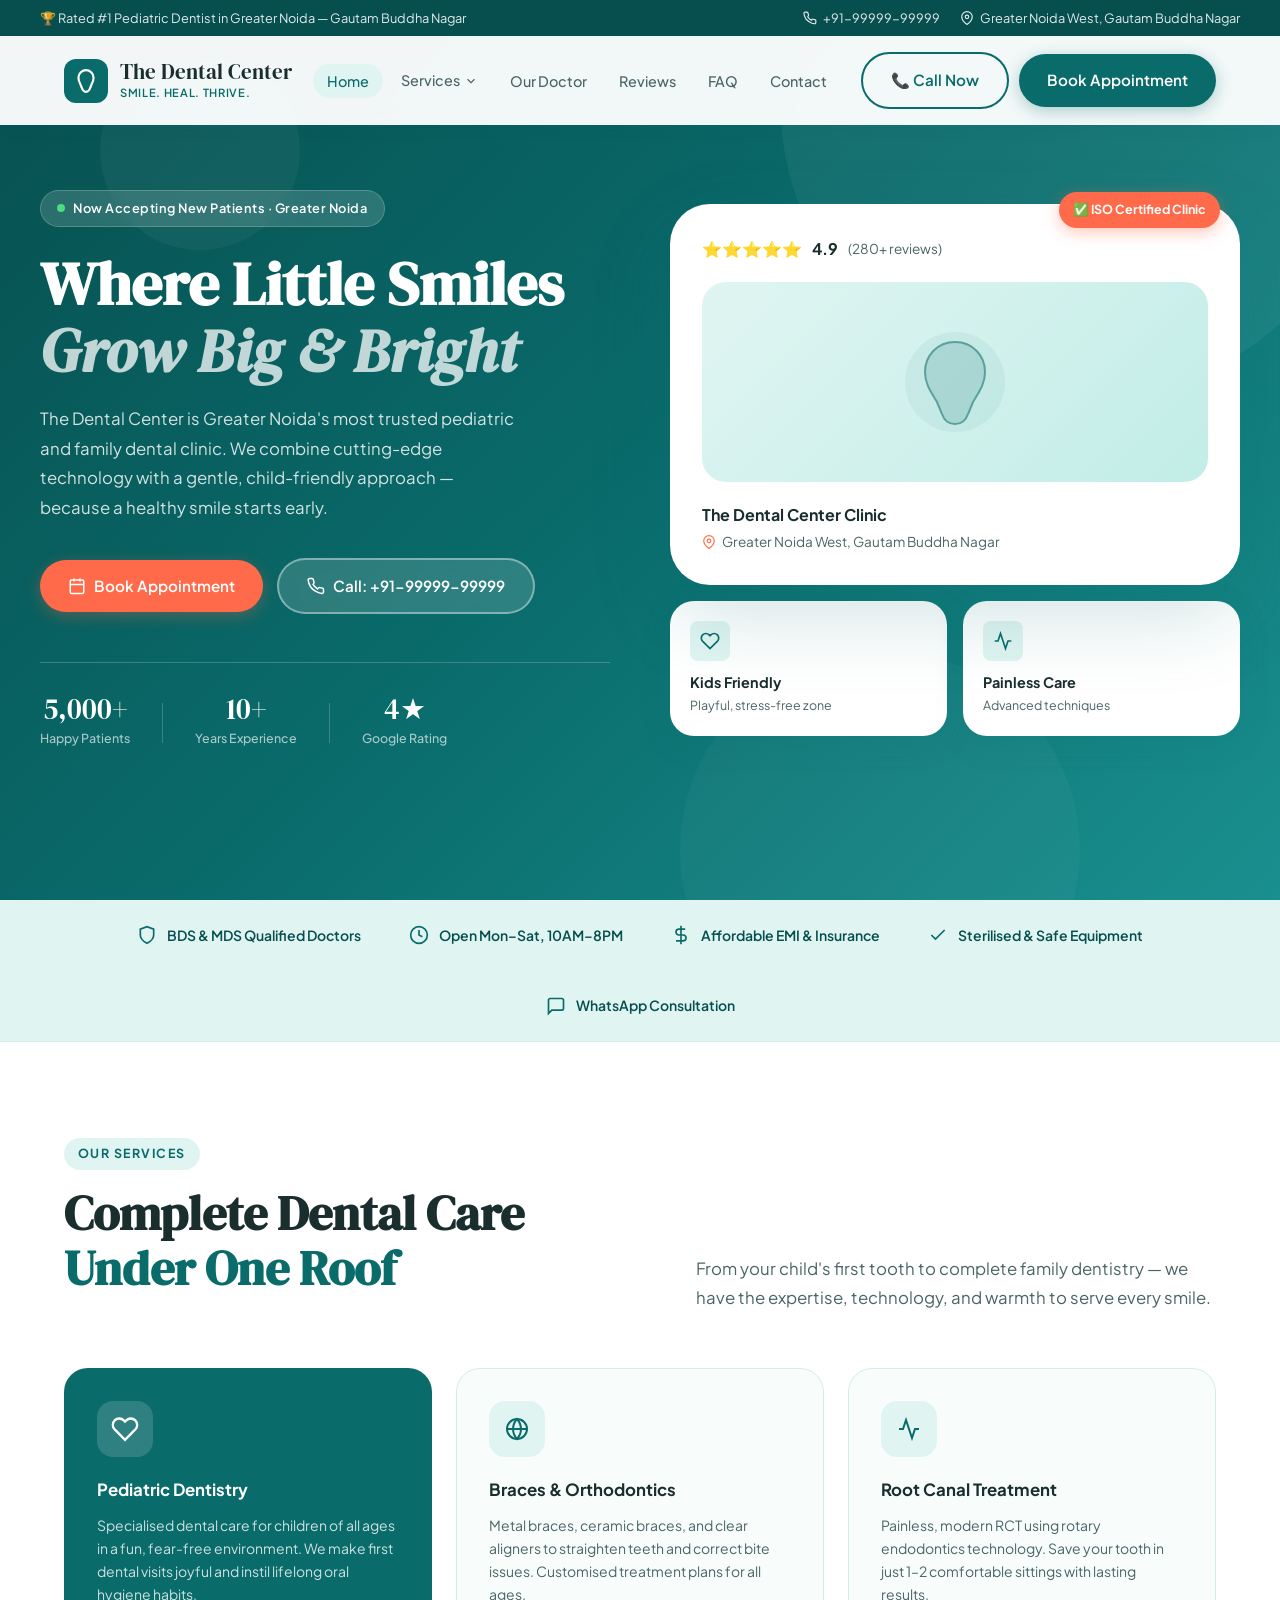
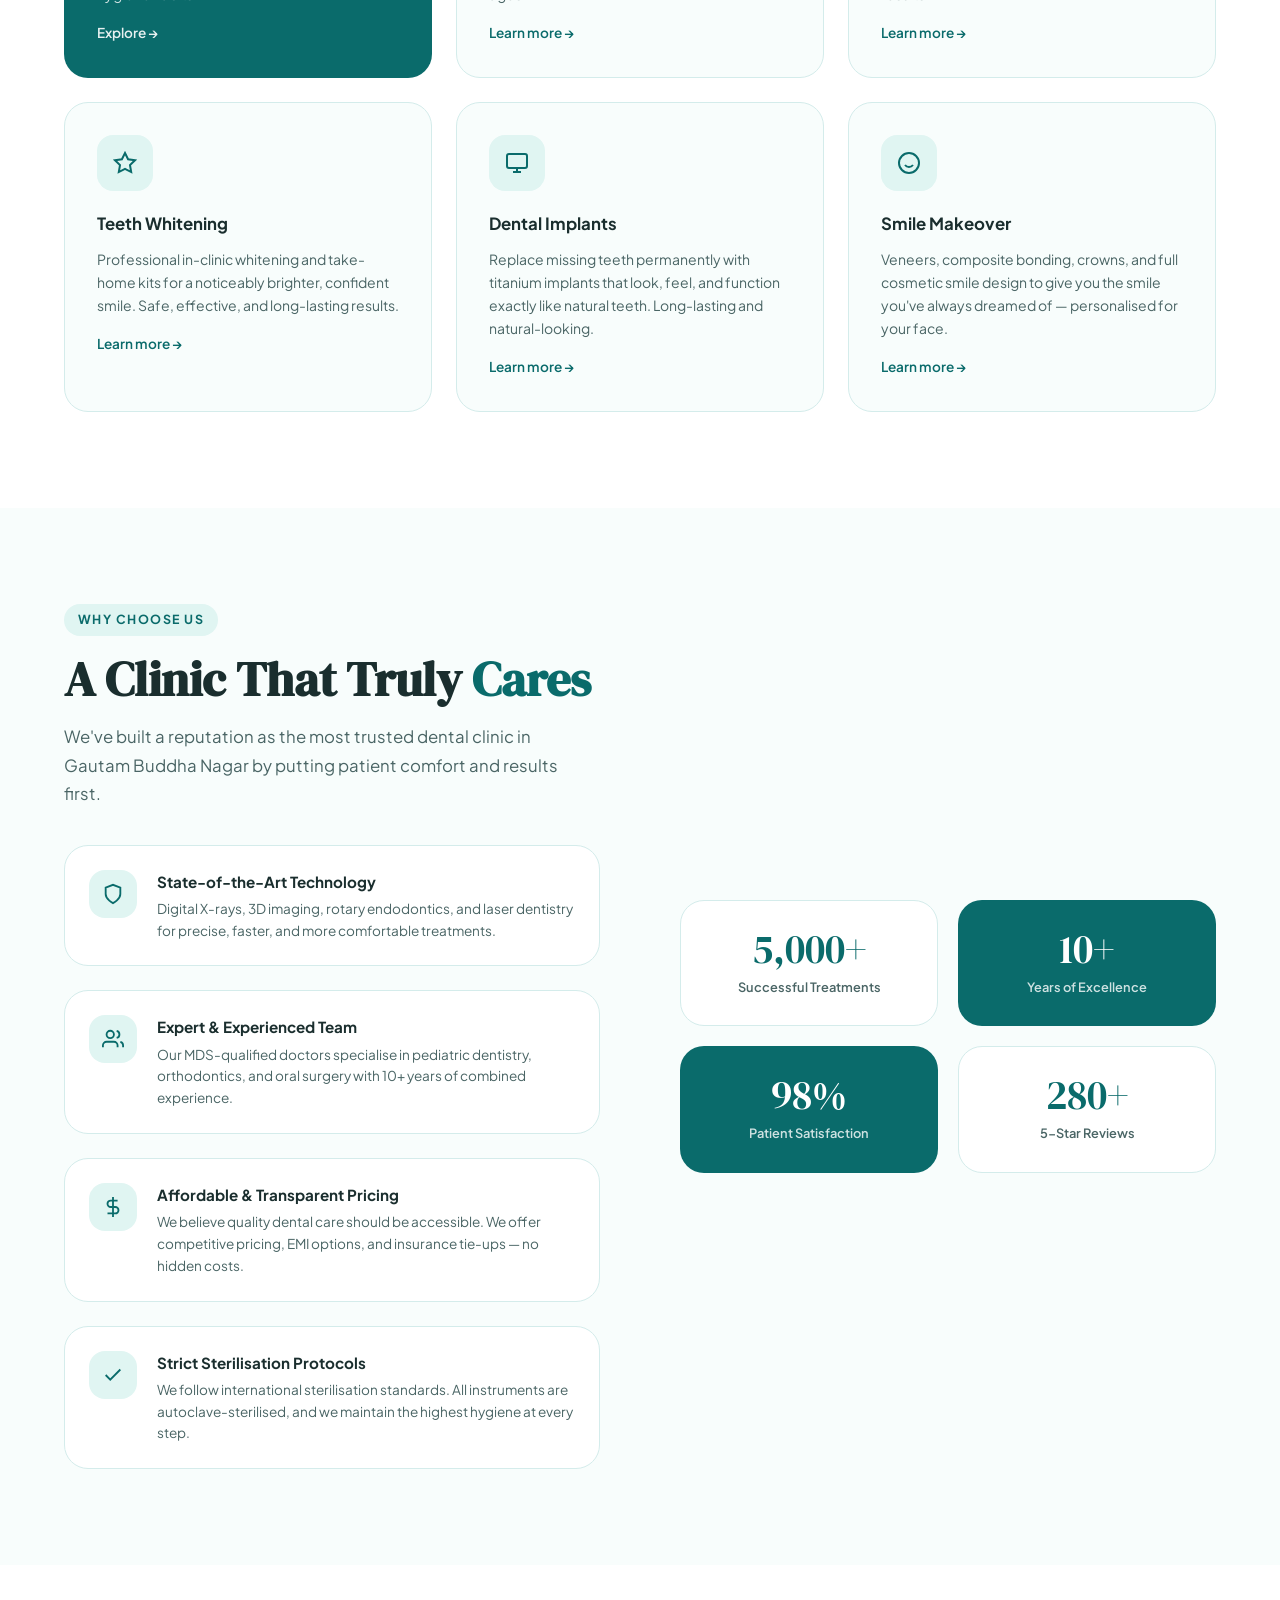
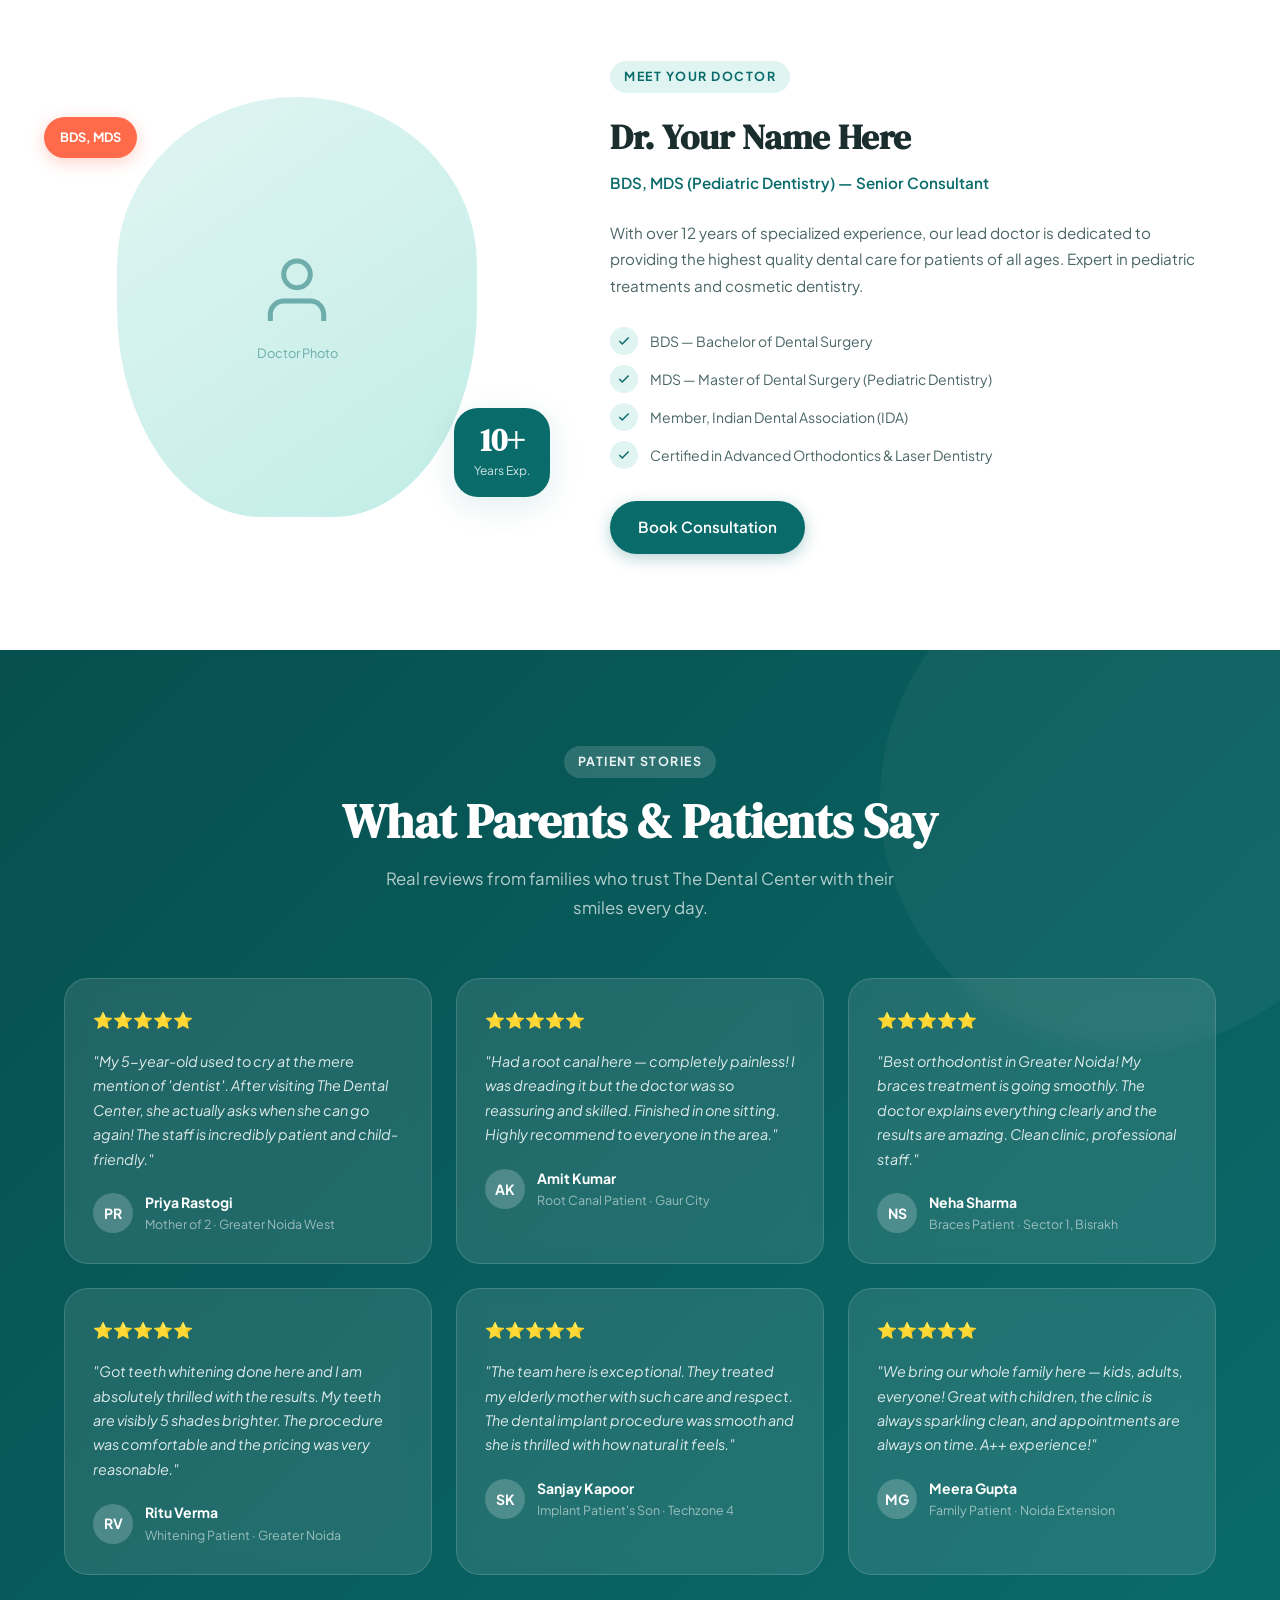
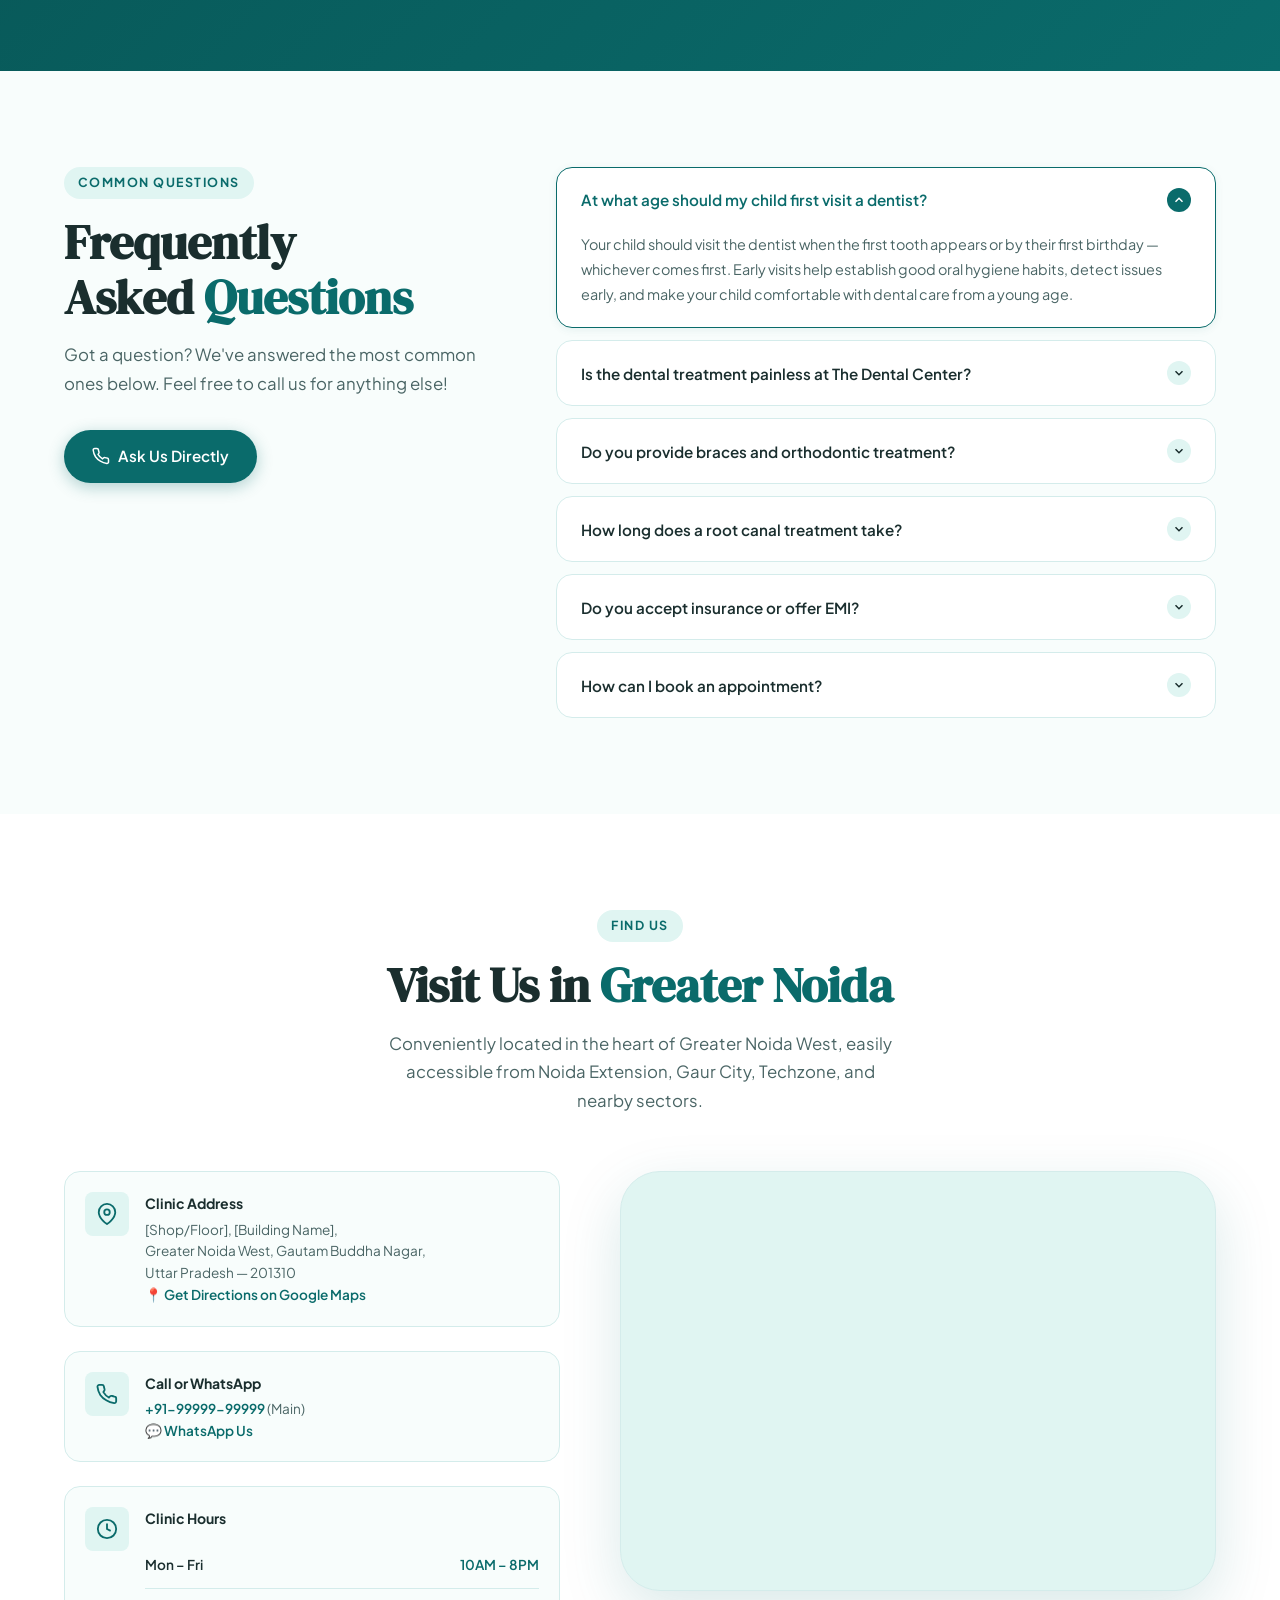
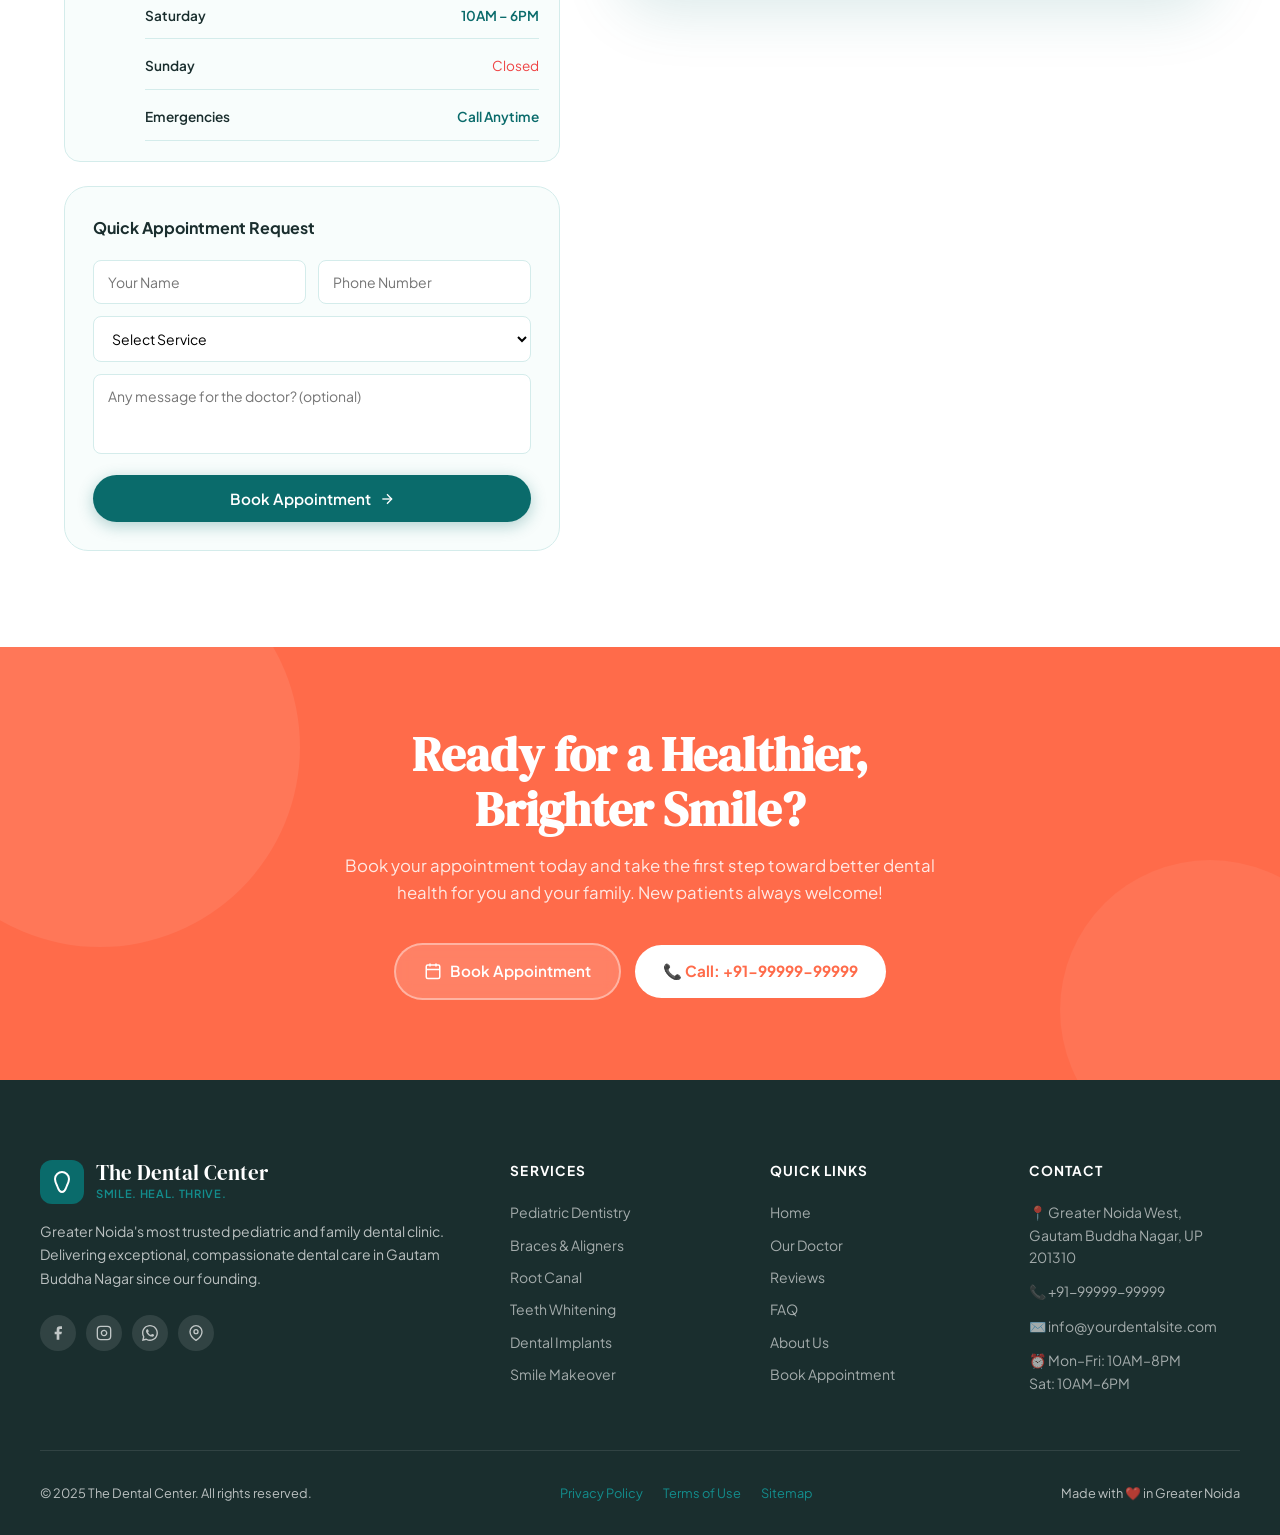
==== commit 209fc13c: "Final mobile UI optimizations and rebranding cleanup" ====
--- a/index.html
+++ b/index.html
@@ -1029,7 +1029,7 @@
       <svg width="22" height="22" viewBox="0 0 24 24" fill="none" stroke="white" stroke-width="2"><path d="M22 16.92v3a2 2 0 0 1-2.18 2 19.79 19.79 0 0 1-8.63-3.07A19.5 19.5 0 0 1 4.69 13a19.79 19.79 0 0 1-3.07-8.67A2 2 0 0 1 3.6 2h3a2 2 0 0 1 2 1.72c.127.96.361 1.903.7 2.81a2 2 0 0 1-.45 2.11L8.09 9.91a16 16 0 0 0 5.93 5.93l1.27-1.27a2 2 0 0 1 2.11-.45c.907.339 1.85.573 2.81.7A2 2 0 0 1 22 16.92z"></path></svg>
     </a>
     <a href="#location" class="sticky-appt-btn">
-      📅 Book Appointment
+      <span>📅 Book Appointment</span>
     </a>
   </div>
 
--- a/style.css
+++ b/style.css
@@ -1244,4 +1244,58 @@
   .footer-bottom { flex-direction: column; text-align: center; }
   .why-stats-grid { grid-template-columns: 1fr 1fr; }
   .nav-top-bar { display: none; }
-}
+  
+  .doctor-grid { gap: 32px; }
+  .doctor-experience-badge { right: 0; bottom: 10px; padding: 12px 16px; }
+  .doctor-experience-badge strong { font-size: 1.5rem; }
+  .doctor-qualification-badge { left: 0; top: 10px; }
+}
+
+@media (max-width: 600px) {
+  :root { --section-pad: 40px 20px; }
+  
+  .hero-title { font-size: 1.85rem !important; line-height: 1.15 !important; }
+  .hero-desc { font-size: 0.9rem !important; }
+  .section-title { font-size: 1.7rem !important; line-height: 1.25 !important; }
+  
+  /* Force hide tagline to save vertical space */
+  .logo-tagline { display: none !important; }
+  .logo-name { font-size: 1.1rem !important; }
+  .logo-icon { width: 36px !important; height: 36px !important; }
+  
+  /* Compact sticky buttons */
+  .sticky-appt-btn span { display: none !important; }
+  .sticky-appt-btn { 
+    padding: 14px !important; 
+    border-radius: 50% !important; 
+    width: 52px !important; 
+    height: 52px !important; 
+    justify-content: center !important;
+    font-size: 1.25rem !important;
+  }
+  
+  /* Prevent badge overlap by moving to relative flow */
+  .doctor-experience-badge, 
+  .doctor-qualification-badge { 
+    position: relative !important; 
+    right: auto !important; 
+    bottom: auto !important; 
+    left: auto !important; 
+    top: auto !important;
+    margin: 8px auto !important;
+    width: fit-content !important;
+    display: block !important;
+    transform: none !important;
+    box-shadow: none !important;
+  }
+  .doctor-photo-wrap {
+    display: flex !important;
+    flex-direction: column !important;
+    align-items: center !important;
+    gap: 0 !important;
+    margin-bottom: 24px;
+  }
+  .doctor-photo-bg {
+    margin-bottom: 8px;
+  }
+}
